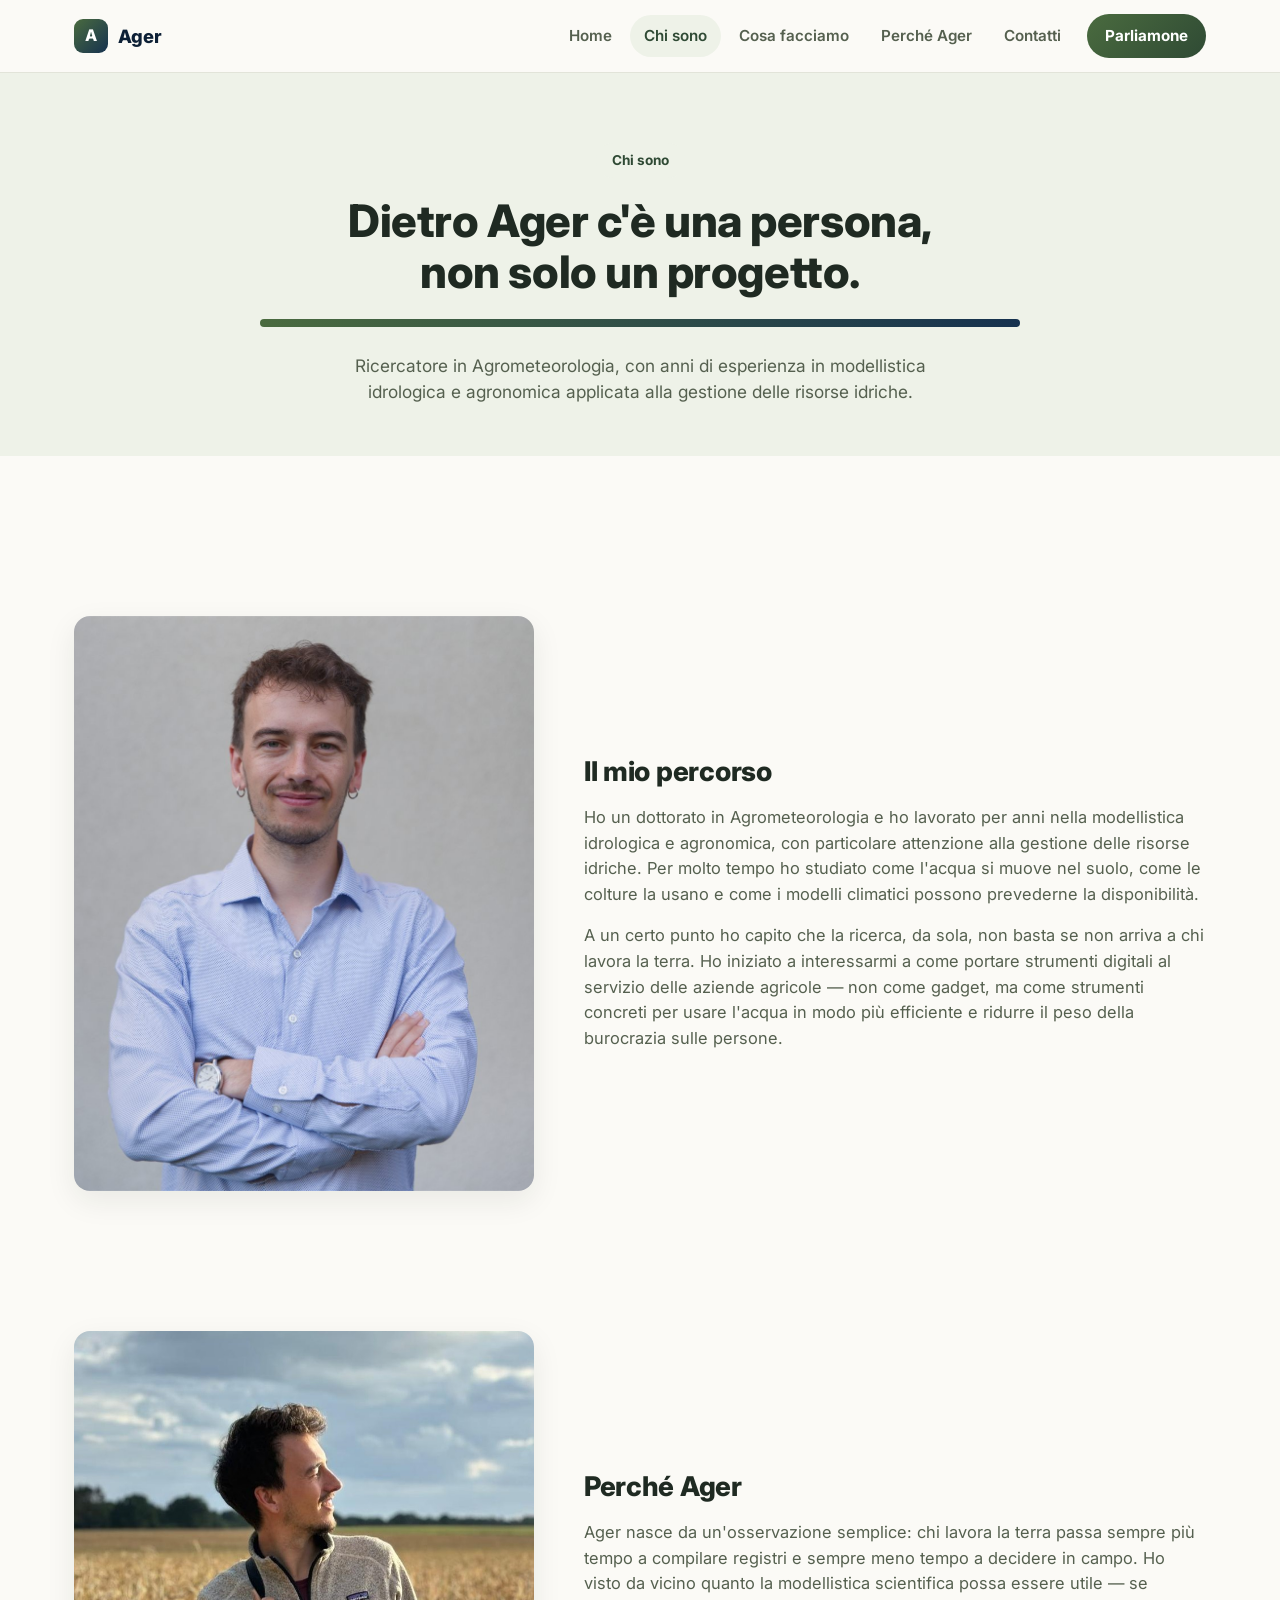
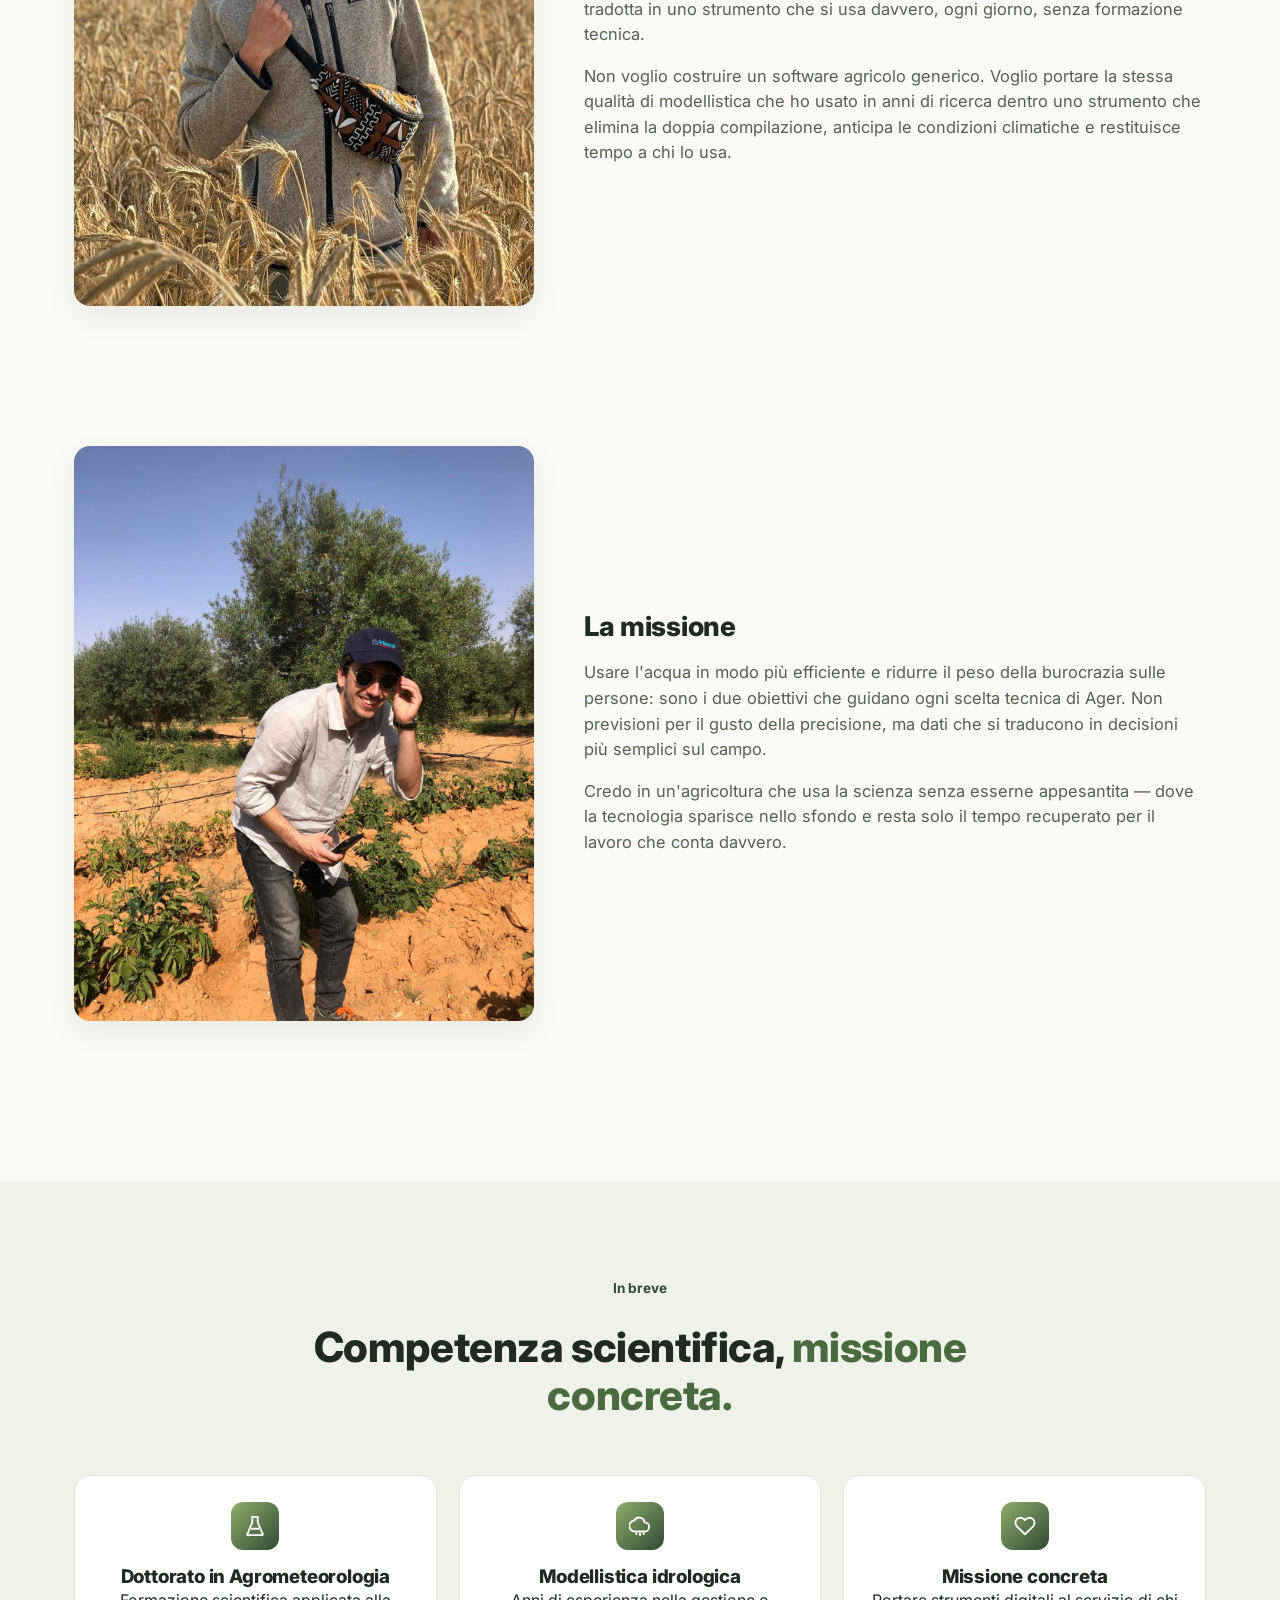
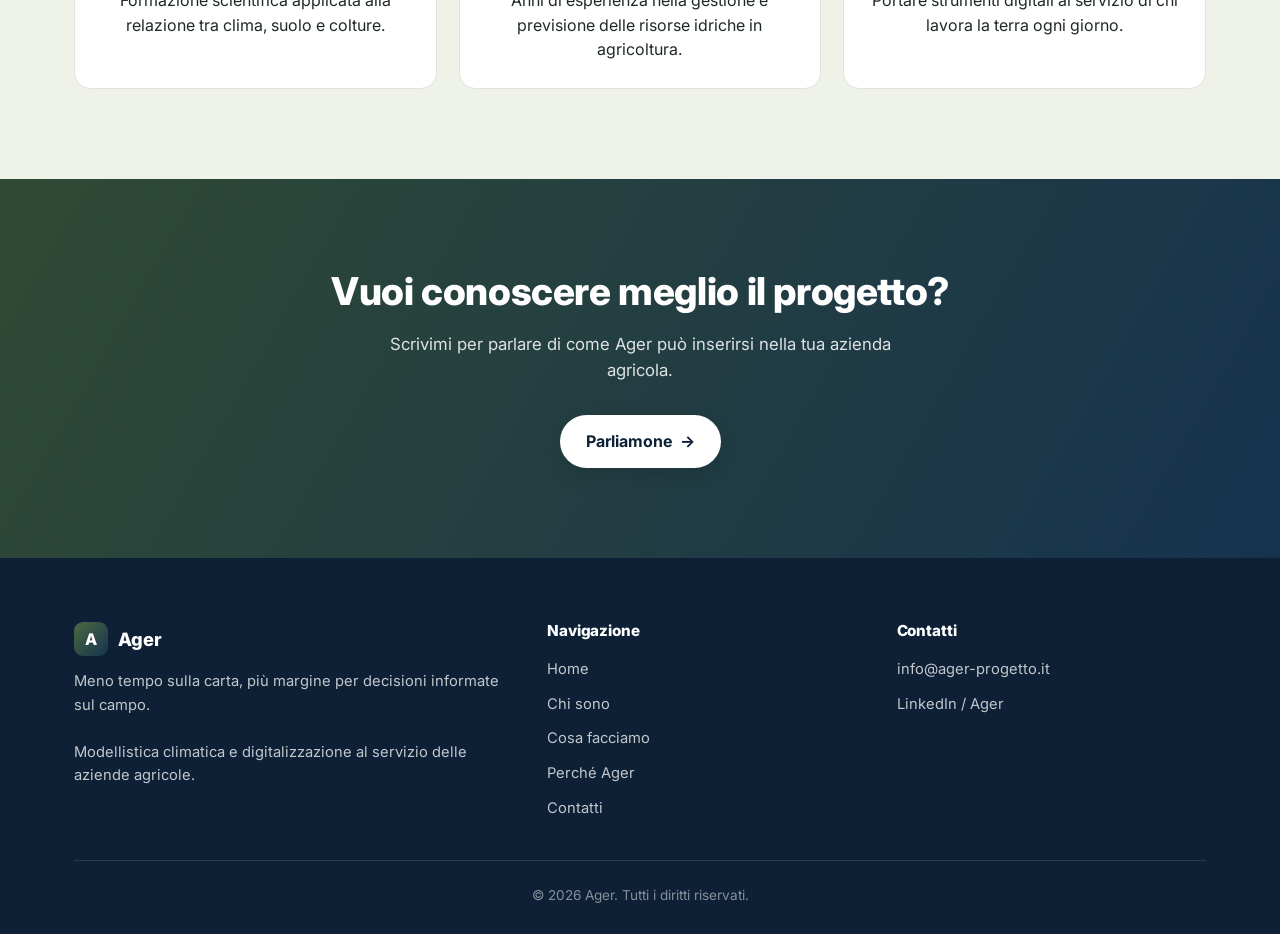
==== chi-sono.html @ 863be505 "Sito Ager: home, chi sono, cosa facciamo, perché Ager, contatti Sito statico a 5 pagine per il proge" ====
<!DOCTYPE html>
<html lang="it">
<head>
<meta charset="UTF-8">
<meta name="viewport" content="width=device-width, initial-scale=1.0">
<title>Chi sono — Ager</title>
<meta name="description" content="Ricercatore in Agrometeorologia, con anni di esperienza in modellistica idrologica e agronomica applicata alla gestione delle risorse idriche.">
<link rel="preconnect" href="https://fonts.googleapis.com">
<link href="https://fonts.googleapis.com/css2?family=Inter:wght@400;500;600;700;800&display=swap" rel="stylesheet">
<link rel="stylesheet" href="css/style.css">
</head>
<body>

<header class="site-header">
  <div class="nav-wrap">
    <a href="index.html" class="brand">
      <span class="brand-mark">A</span>
      Ager
    </a>
    <nav>
      <ul class="nav-links">
        <li><a href="index.html">Home</a></li>
        <li><a href="chi-sono.html" class="active">Chi sono</a></li>
        <li><a href="cosa-facciamo.html">Cosa facciamo</a></li>
        <li><a href="perche-ager.html">Perché Ager</a></li>
        <li><a href="contatti.html">Contatti</a></li>
        <li><a href="contatti.html" class="nav-cta">Parliamone</a></li>
      </ul>
    </nav>
    <button class="menu-toggle" aria-label="Apri menu">
      <span></span><span></span><span></span>
    </button>
  </div>
</header>

<main>

  <section class="about-hero">
    <div class="container">
      <span class="pill">Chi sono</span>
      <h1>Dietro Ager c'è una persona,<br>non solo un progetto.</h1>
      <div class="about-bar"></div>
      <p class="lead">Ricercatore in Agrometeorologia, con anni di esperienza in modellistica idrologica e agronomica applicata alla gestione delle risorse idriche.</p>
    </div>
  </section>

  <section>
    <div class="container">
      <div class="percorso-blocco">
        <img src="assets/img/andrea-ritratto.jpg" alt="Ritratto professionale del fondatore di Ager">
        <div>
          <h2>Il mio percorso</h2>
          <p>Ho un dottorato in Agrometeorologia e ho lavorato per anni nella modellistica idrologica e agronomica, con particolare attenzione alla gestione delle risorse idriche. Per molto tempo ho studiato come l'acqua si muove nel suolo, come le colture la usano e come i modelli climatici possono prevederne la disponibilità.</p>
          <p>A un certo punto ho capito che la ricerca, da sola, non basta se non arriva a chi lavora la terra. Ho iniziato a interessarmi a come portare strumenti digitali al servizio delle aziende agricole — non come gadget, ma come strumenti concreti per usare l'acqua in modo più efficiente e ridurre il peso della burocrazia sulle persone.</p>
        </div>
      </div>

      <div class="percorso-blocco inverti">
        <img src="assets/img/andrea-grano.jpeg" alt="Fondatore di Ager in un campo di grano">
        <div>
          <h2>Perché Ager</h2>
          <p>Ager nasce da un'osservazione semplice: chi lavora la terra passa sempre più tempo a compilare registri e sempre meno tempo a decidere in campo. Ho visto da vicino quanto la modellistica scientifica possa essere utile — se tradotta in uno strumento che si usa davvero, ogni giorno, senza formazione tecnica.</p>
          <p>Non voglio costruire un software agricolo generico. Voglio portare la stessa qualità di modellistica che ho usato in anni di ricerca dentro uno strumento che elimina la doppia compilazione, anticipa le condizioni climatiche e restituisce tempo a chi lo usa.</p>
        </div>
      </div>

      <div class="percorso-blocco">
        <img src="assets/img/andrea-campo.jpeg" alt="Fondatore di Ager in un campo agricolo durante un sopralluogo">
        <div>
          <h2>La missione</h2>
          <p>Usare l'acqua in modo più efficiente e ridurre il peso della burocrazia sulle persone: sono i due obiettivi che guidano ogni scelta tecnica di Ager. Non previsioni per il gusto della precisione, ma dati che si traducono in decisioni più semplici sul campo.</p>
          <p>Credo in un'agricoltura che usa la scienza senza esserne appesantita — dove la tecnologia sparisce nello sfondo e resta solo il tempo recuperato per il lavoro che conta davvero.</p>
        </div>
      </div>
    </div>
  </section>

  <section class="section-tenue">
    <div class="container">
      <div class="section-intro">
        <span class="pill">In breve</span>
        <h2>Competenza scientifica, <span class="accento">missione concreta.</span></h2>
      </div>
      <div class="valori-grid">
        <div class="card-piatta text-center">
          <span class="icon-badge" style="margin:0 auto 16px;">
            <svg viewBox="0 0 24 24" fill="none" stroke-width="2" stroke-linecap="round" stroke-linejoin="round"><path d="M9 2v6L4 20a1 1 0 0 0 1 2h14a1 1 0 0 0 1-2L15 8V2"/><path d="M9 2h6M8.5 15h7"/></svg>
          </span>
          <h3>Dottorato in Agrometeorologia</h3>
          <p>Formazione scientifica applicata alla relazione tra clima, suolo e colture.</p>
        </div>
        <div class="card-piatta text-center">
          <span class="icon-badge" style="margin:0 auto 16px;">
            <svg viewBox="0 0 24 24" fill="none" stroke-width="2" stroke-linecap="round" stroke-linejoin="round"><path d="M17 18a5 5 0 0 0 0-10 6 6 0 0 0-11.3-2A5.5 5.5 0 0 0 7 18h10Z"/><path d="M8 21v-1M12 22v-2M16 21v-1"/></svg>
          </span>
          <h3>Modellistica idrologica</h3>
          <p>Anni di esperienza nella gestione e previsione delle risorse idriche in agricoltura.</p>
        </div>
        <div class="card-piatta text-center">
          <span class="icon-badge" style="margin:0 auto 16px;">
            <svg viewBox="0 0 24 24" fill="none" stroke-width="2" stroke-linecap="round" stroke-linejoin="round"><path d="M20.8 4.6a5.5 5.5 0 0 0-7.8 0L12 5.6l-1-1a5.5 5.5 0 1 0-7.8 7.8l1 1L12 21l7.8-7.6 1-1a5.5 5.5 0 0 0 0-7.8Z"/></svg>
          </span>
          <h3>Missione concreta</h3>
          <p>Portare strumenti digitali al servizio di chi lavora la terra ogni giorno.</p>
        </div>
      </div>
    </div>
  </section>

  <section class="cta-final">
    <div class="container">
      <h2>Vuoi conoscere meglio il progetto?</h2>
      <p>Scrivimi per parlare di come Ager può inserirsi nella tua azienda agricola.</p>
      <a href="contatti.html" class="btn btn-primario">Parliamone <span aria-hidden="true">→</span></a>
    </div>
  </section>

</main>

<footer class="site-footer">
  <div class="container">
    <div class="footer-grid">
      <div>
        <a href="index.html" class="brand"><span class="brand-mark">A</span> Ager</a>
        <p>Meno tempo sulla carta, più margine per decisioni informate sul campo.<br><br>Modellistica climatica e digitalizzazione al servizio delle aziende agricole.</p>
      </div>
      <div>
        <h4>Navigazione</h4>
        <ul class="footer-links">
          <li><a href="index.html">Home</a></li>
          <li><a href="chi-sono.html">Chi sono</a></li>
          <li><a href="cosa-facciamo.html">Cosa facciamo</a></li>
          <li><a href="perche-ager.html">Perché Ager</a></li>
          <li><a href="contatti.html">Contatti</a></li>
        </ul>
      </div>
      <div>
        <h4>Contatti</h4>
        <ul class="footer-links">
          <li><a href="mailto:info@ager-progetto.it">info@ager-progetto.it</a></li>
          <li><a href="#">LinkedIn / Ager</a></li>
        </ul>
      </div>
    </div>
    <div class="footer-bottom">© 2026 Ager. Tutti i diritti riservati.</div>
  </div>
</footer>

<script src="js/main.js"></script>
</body>
</html>
---- css/style.css ----
/* ===========================================================
   Ager — foglio di stile condiviso
   Palette: verdi terrosi/oro grano (agricoltura) + blu profondo (acqua/clima)
   =========================================================== */

:root {
  --verde-scuro: #2f4a34;
  --verde: #4a6b3f;
  --verde-chiaro: #8fae6b;
  --verde-tenue: #eef2e8;
  --oro: #c9a24b;
  --blu-profondo: #16324f;
  --blu-notte: #0d2036;
  --carta: #fbfaf6;
  --bianco: #ffffff;
  --testo: #1f2a22;
  --testo-tenue: #55604f;
  --bordo: #e2e4d9;
  --ombra: 0 10px 30px rgba(22, 40, 20, 0.08);
  --raggio: 16px;
  --raggio-piccolo: 10px;
  --max-width: 1180px;
}

* {
  box-sizing: border-box;
}

html {
  scroll-behavior: smooth;
}

body {
  margin: 0;
  font-family: "Inter", "Segoe UI", system-ui, -apple-system, sans-serif;
  color: var(--testo);
  background: var(--carta);
  line-height: 1.55;
  -webkit-font-smoothing: antialiased;
}

img {
  max-width: 100%;
  display: block;
}

a {
  color: inherit;
  text-decoration: none;
}

.container {
  width: 100%;
  max-width: var(--max-width);
  margin: 0 auto;
  padding: 0 24px;
}

h1, h2, h3, h4 {
  line-height: 1.15;
  font-weight: 800;
  margin: 0;
  letter-spacing: -0.01em;
}

p {
  margin: 0;
}

.accento {
  color: var(--verde);
}

.accento-oro {
  color: var(--oro);
}

/* ---------- Header / Navigazione ---------- */

.site-header {
  position: sticky;
  top: 0;
  z-index: 100;
  background: rgba(251, 250, 246, 0.92);
  backdrop-filter: blur(8px);
  border-bottom: 1px solid var(--bordo);
}

.nav-wrap {
  display: flex;
  align-items: center;
  justify-content: space-between;
  padding: 14px 24px;
  max-width: var(--max-width);
  margin: 0 auto;
}

.brand {
  display: flex;
  align-items: center;
  gap: 10px;
  font-weight: 800;
  font-size: 1.15rem;
  color: var(--blu-notte);
}

.brand-mark {
  width: 34px;
  height: 34px;
  border-radius: 9px;
  background: linear-gradient(135deg, var(--verde) 0%, var(--blu-profondo) 100%);
  color: #fff;
  display: flex;
  align-items: center;
  justify-content: center;
  font-weight: 800;
  font-size: 1rem;
}

.nav-links {
  display: flex;
  align-items: center;
  gap: 4px;
  list-style: none;
  margin: 0;
  padding: 0;
}

.nav-links a {
  display: inline-block;
  padding: 9px 14px;
  border-radius: 999px;
  font-size: 0.95rem;
  font-weight: 600;
  color: var(--testo-tenue);
  transition: background 0.15s ease, color 0.15s ease;
}

.nav-links a:hover {
  background: var(--verde-tenue);
  color: var(--verde-scuro);
}

.nav-links a.active {
  background: var(--verde-tenue);
  color: var(--verde-scuro);
}

.nav-cta {
  margin-left: 8px;
  padding: 10px 18px !important;
  background: linear-gradient(135deg, var(--verde) 0%, var(--verde-scuro) 100%);
  color: #fff !important;
  border-radius: 999px;
  font-weight: 700 !important;
}

.nav-cta:hover {
  background: var(--verde-scuro) !important;
  opacity: 0.95;
}

.menu-toggle {
  display: none;
  background: none;
  border: none;
  cursor: pointer;
  padding: 8px;
}

.menu-toggle span {
  display: block;
  width: 24px;
  height: 2px;
  background: var(--blu-notte);
  margin: 5px 0;
  border-radius: 2px;
}

/* ---------- Bottoni ---------- */

.btn {
  display: inline-flex;
  align-items: center;
  gap: 8px;
  padding: 14px 26px;
  border-radius: 999px;
  font-weight: 700;
  font-size: 1rem;
  cursor: pointer;
  border: none;
  transition: transform 0.15s ease, box-shadow 0.15s ease, background 0.15s ease;
}

.btn-primario {
  background: #ffffff;
  color: var(--blu-notte);
  box-shadow: 0 6px 20px rgba(0,0,0,0.12);
}

.btn-primario:hover {
  transform: translateY(-2px);
  box-shadow: 0 10px 26px rgba(0,0,0,0.16);
}

.btn-scuro {
  background: linear-gradient(135deg, var(--verde) 0%, var(--verde-scuro) 100%);
  color: #fff;
}

.btn-scuro:hover {
  transform: translateY(-2px);
  box-shadow: 0 10px 24px rgba(47, 74, 52, 0.35);
}

/* ---------- Hero Home (video) ---------- */

.hero-video {
  position: relative;
  min-height: 92vh;
  display: flex;
  align-items: center;
  overflow: hidden;
  background: var(--blu-notte);
}

.hero-video video,
.hero-video .hero-fallback {
  position: absolute;
  inset: 0;
  width: 100%;
  height: 100%;
  object-fit: cover;
}

.hero-overlay {
  position: absolute;
  inset: 0;
  background:
    linear-gradient(180deg, rgba(10,22,15,0.55) 0%, rgba(10,22,15,0.35) 35%, rgba(10,22,15,0.75) 100%),
    linear-gradient(100deg, rgba(13,32,54,0.55) 0%, rgba(13,32,54,0.05) 55%);
}

.hero-grid-overlay {
  position: absolute;
  inset: 0;
  opacity: 0.18;
  background-image:
    linear-gradient(rgba(143, 199, 235, 0.6) 1px, transparent 1px),
    linear-gradient(90deg, rgba(143, 199, 235, 0.6) 1px, transparent 1px);
  background-size: 48px 48px;
  mix-blend-mode: screen;
}

.hero-content {
  position: relative;
  z-index: 2;
  color: #fff;
  padding: 60px 24px;
  max-width: var(--max-width);
  margin: 0 auto;
  width: 100%;
}

.eyebrow {
  display: inline-flex;
  align-items: center;
  gap: 8px;
  padding: 8px 16px;
  border-radius: 999px;
  background: rgba(255,255,255,0.12);
  border: 1px solid rgba(255,255,255,0.25);
  font-size: 0.85rem;
  font-weight: 700;
  margin-bottom: 22px;
  backdrop-filter: blur(4px);
}

.eyebrow .dot {
  width: 7px;
  height: 7px;
  border-radius: 50%;
  background: var(--verde-chiaro);
}

.hero-content h1 {
  font-size: clamp(2.3rem, 5.2vw, 3.6rem);
  max-width: 780px;
  margin-bottom: 22px;
}

.hero-content .sottotitolo {
  font-size: 1.15rem;
  max-width: 620px;
  color: rgba(255,255,255,0.9);
  margin-bottom: 34px;
}

.hero-actions {
  display: flex;
  gap: 16px;
  flex-wrap: wrap;
  margin-bottom: 44px;
}

.hero-points {
  display: grid;
  grid-template-columns: repeat(3, minmax(0, 1fr));
  gap: 14px;
  max-width: 900px;
}

.hero-point {
  display: flex;
  align-items: center;
  gap: 12px;
  background: rgba(20, 35, 25, 0.45);
  border: 1px solid rgba(255,255,255,0.18);
  border-radius: var(--raggio-piccolo);
  padding: 14px 16px;
  backdrop-filter: blur(6px);
}

.hero-point .icon-badge {
  flex-shrink: 0;
  width: 38px;
  height: 38px;
}

.hero-point span.testo {
  font-size: 0.92rem;
  font-weight: 600;
  line-height: 1.3;
}

/* ---------- Icone badge (verde con gradiente) ---------- */

.icon-badge {
  width: 48px;
  height: 48px;
  border-radius: 12px;
  background: linear-gradient(135deg, var(--verde-chiaro) 0%, var(--verde-scuro) 100%);
  display: flex;
  align-items: center;
  justify-content: center;
  color: #fff;
}

.icon-badge svg {
  width: 22px;
  height: 22px;
  stroke: #fff;
}

/* ---------- Sezioni generali ---------- */

section {
  padding: 90px 0;
}

.section-tenue {
  background: var(--verde-tenue);
}

.section-scuro {
  background: linear-gradient(120deg, var(--verde-scuro) 0%, var(--blu-profondo) 100%);
  color: #fff;
}

.section-intro {
  text-align: center;
  max-width: 720px;
  margin: 0 auto 56px;
}

.pill {
  display: inline-block;
  padding: 7px 16px;
  border-radius: 999px;
  background: var(--verde-tenue);
  color: var(--verde-scuro);
  font-weight: 700;
  font-size: 0.85rem;
  margin-bottom: 18px;
}

.section-scuro .pill {
  background: rgba(255,255,255,0.14);
  color: #fff;
}

.section-intro h2 {
  font-size: clamp(1.9rem, 3.6vw, 2.6rem);
  margin-bottom: 16px;
}

.section-intro .lead {
  color: var(--testo-tenue);
  font-size: 1.08rem;
}

.section-scuro .section-intro .lead {
  color: rgba(255,255,255,0.85);
}

/* ---------- Card a griglia (Home / What We Do) ---------- */

.grid-3 {
  display: grid;
  grid-template-columns: repeat(3, minmax(0, 1fr));
  gap: 24px;
}

.grid-2 {
  display: grid;
  grid-template-columns: repeat(2, minmax(0, 1fr));
  gap: 24px;
}

.card {
  background: #fff;
  border: 1px solid var(--bordo);
  border-radius: var(--raggio);
  padding: 30px 26px;
  box-shadow: var(--ombra);
}

.card h3 {
  font-size: 1.2rem;
  margin: 18px 0 10px;
}

.card p {
  color: var(--testo-tenue);
  font-size: 0.98rem;
}

.card-piatta {
  background: #fff;
  border: 1px solid var(--bordo);
  border-radius: var(--raggio);
  padding: 26px;
}

/* ---------- Statistiche numeriche ---------- */

.grid-stats {
  display: grid;
  grid-template-columns: repeat(3, minmax(0, 1fr));
  gap: 20px;
  margin: 50px 0;
}

.stat-card {
  background: var(--verde-tenue);
  border-radius: var(--raggio);
  padding: 34px 24px;
  text-align: center;
}

.stat-numero {
  font-size: clamp(2rem, 4vw, 2.6rem);
  font-weight: 800;
  color: var(--verde-scuro);
  margin-bottom: 8px;
}

.stat-label {
  color: var(--testo-tenue);
  font-size: 0.95rem;
}

/* ---------- Blocchi testo + immagine alternati ---------- */

.blocco-alternato {
  display: grid;
  grid-template-columns: 1fr 1fr;
  gap: 56px;
  align-items: center;
  padding: 56px 0;
  border-bottom: 1px solid var(--bordo);
}

.blocco-alternato:last-child {
  border-bottom: none;
}

.blocco-alternato.inverti .col-testo {
  order: 2;
}

.blocco-alternato.inverti .col-media {
  order: 1;
}

.col-testo .numero-step {
  display: inline-flex;
  align-items: center;
  justify-content: center;
  width: 44px;
  height: 44px;
  border-radius: 12px;
  background: var(--verde-scuro);
  color: #fff;
  font-weight: 800;
  margin-bottom: 18px;
}

.col-testo h3 {
  font-size: 1.55rem;
  margin-bottom: 14px;
}

.col-testo p {
  color: var(--testo-tenue);
  font-size: 1.02rem;
}

.col-media img {
  width: 100%;
  height: 340px;
  object-fit: cover;
  border-radius: var(--raggio);
  box-shadow: var(--ombra);
}

.col-media.placeholder {
  height: 340px;
  border-radius: var(--raggio);
  background: var(--verde-tenue);
  border: 1px dashed #b9c9a8;
  display: flex;
  align-items: center;
  justify-content: center;
}

.col-media.placeholder svg {
  width: 64px;
  height: 64px;
  stroke: #9db089;
  opacity: 0.8;
}

/* ---------- CTA finale ---------- */

.cta-final {
  padding: 90px 0;
  text-align: center;
  background: linear-gradient(120deg, var(--verde-scuro) 0%, var(--blu-profondo) 100%);
  color: #fff;
}

.cta-final h2 {
  font-size: clamp(1.8rem, 4vw, 2.4rem);
  max-width: 760px;
  margin: 0 auto 18px;
}

.cta-final p {
  color: rgba(255,255,255,0.85);
  max-width: 560px;
  margin: 0 auto 32px;
  font-size: 1.05rem;
}

/* ---------- About (Chi sono) ---------- */

.about-hero {
  background: var(--verde-tenue);
  padding: 70px 0 50px;
  text-align: center;
}

.about-hero h1 {
  font-size: clamp(2rem, 4.4vw, 2.8rem);
  max-width: 780px;
  margin: 0 auto 20px;
}

.about-bar {
  height: 8px;
  width: 100%;
  max-width: 760px;
  margin: 0 auto 26px;
  border-radius: 999px;
  background: linear-gradient(90deg, var(--verde) 0%, var(--blu-profondo) 100%);
}

.about-hero .lead {
  max-width: 640px;
  margin: 0 auto;
  color: var(--testo-tenue);
  font-size: 1.08rem;
}

.percorso-blocco {
  display: grid;
  grid-template-columns: 0.85fr 1.15fr;
  gap: 50px;
  align-items: center;
  padding: 70px 0;
}

.percorso-blocco img {
  width: 100%;
  border-radius: var(--raggio);
  box-shadow: var(--ombra);
  aspect-ratio: 4 / 5;
  object-fit: cover;
}

.percorso-blocco h2 {
  font-size: 1.7rem;
  margin-bottom: 18px;
}

.percorso-blocco p + p {
  margin-top: 16px;
}

.percorso-blocco p {
  color: var(--testo-tenue);
  font-size: 1.03rem;
}

.valori-grid {
  display: grid;
  grid-template-columns: repeat(3, minmax(0, 1fr));
  gap: 22px;
}

/* ---------- Contatti ---------- */

.contatti-hero {
  background: var(--verde-tenue);
  padding: 70px 0 50px;
  text-align: center;
}

.contatti-hero h1 {
  font-size: clamp(1.9rem, 4vw, 2.5rem);
  max-width: 800px;
  margin: 0 auto 16px;
}

.contatti-hero .lead {
  color: var(--testo-tenue);
  font-size: 1.05rem;
}

.contatti-cards {
  display: grid;
  grid-template-columns: repeat(2, minmax(0, 1fr));
  gap: 20px;
  max-width: 700px;
  margin: -30px auto 0;
  position: relative;
  z-index: 2;
}

.contatto-card {
  background: #fff;
  border-radius: var(--raggio);
  box-shadow: var(--ombra);
  border: 1px solid var(--bordo);
  padding: 28px 20px;
  text-align: center;
}

.contatto-card .icon-badge {
  margin: 0 auto 14px;
}

.contatto-card strong {
  display: block;
  margin-bottom: 6px;
  font-size: 1.02rem;
}

.contatto-card a,
.contatto-card span {
  color: var(--verde);
  font-size: 0.95rem;
  word-break: break-word;
}

.form-sezione {
  display: grid;
  grid-template-columns: 0.9fr 1.1fr;
  gap: 56px;
  padding: 80px 0;
  align-items: flex-start;
}

.form-sezione h2 {
  font-size: 1.7rem;
  margin-bottom: 16px;
}

.form-sezione > .col-testo p {
  color: var(--testo-tenue);
  font-size: 1.02rem;
  margin-bottom: 26px;
}

.vantaggio {
  display: flex;
  gap: 12px;
  margin-bottom: 18px;
}

.vantaggio .puntino {
  width: 10px;
  height: 10px;
  border-radius: 50%;
  background: var(--verde);
  margin-top: 7px;
  flex-shrink: 0;
}

.vantaggio strong {
  display: block;
  font-size: 1rem;
  margin-bottom: 3px;
}

.vantaggio p {
  color: var(--testo-tenue);
  font-size: 0.95rem;
}

form.contatto-form {
  background: #fff;
  border: 1px solid var(--bordo);
  border-radius: var(--raggio);
  padding: 32px;
  box-shadow: var(--ombra);
}

.campo {
  margin-bottom: 20px;
}

.campo label {
  display: block;
  font-weight: 700;
  font-size: 0.92rem;
  margin-bottom: 8px;
}

.campo label .obbligatorio {
  color: var(--oro);
}

.campo input,
.campo textarea {
  width: 100%;
  padding: 13px 14px;
  border-radius: 10px;
  border: 1px solid var(--bordo);
  font-family: inherit;
  font-size: 0.98rem;
  background: var(--carta);
  transition: border-color 0.15s ease, box-shadow 0.15s ease;
}

.campo input:focus,
.campo textarea:focus {
  outline: none;
  border-color: var(--verde);
  box-shadow: 0 0 0 3px rgba(74, 107, 63, 0.15);
}

.campo textarea {
  resize: vertical;
  min-height: 130px;
}

.form-msg {
  margin-top: 16px;
  padding: 14px 16px;
  border-radius: 10px;
  background: var(--verde-tenue);
  color: var(--verde-scuro);
  font-size: 0.95rem;
  font-weight: 600;
  display: none;
}

.form-msg.mostra {
  display: block;
}

button.btn-invia {
  width: 100%;
  justify-content: center;
}

/* ---------- Footer ---------- */

.site-footer {
  background: var(--blu-notte);
  color: rgba(255,255,255,0.75);
  padding: 64px 0 28px;
}

.footer-grid {
  display: grid;
  grid-template-columns: 1.4fr 1fr 1fr;
  gap: 40px;
  padding-bottom: 40px;
  border-bottom: 1px solid rgba(255,255,255,0.12);
}

.footer-grid .brand {
  color: #fff;
  margin-bottom: 14px;
}

.footer-grid p {
  font-size: 0.92rem;
  line-height: 1.6;
}

.footer-grid h4 {
  color: #fff;
  font-size: 0.95rem;
  margin-bottom: 16px;
}

.footer-links {
  list-style: none;
  padding: 0;
  margin: 0;
  display: flex;
  flex-direction: column;
  gap: 10px;
}

.footer-links a {
  font-size: 0.92rem;
  color: rgba(255,255,255,0.75);
  transition: color 0.15s ease;
}

.footer-links a:hover {
  color: var(--verde-chiaro);
}

.footer-bottom {
  padding-top: 24px;
  text-align: center;
  font-size: 0.85rem;
  color: rgba(255,255,255,0.5);
}

/* ---------- Utility ---------- */

.mt-0 { margin-top: 0; }
.text-center { text-align: center; }

/* ---------- Responsive ---------- */

@media (max-width: 960px) {
  .grid-3, .grid-2, .grid-stats, .valori-grid, .contatti-cards {
    grid-template-columns: 1fr;
  }

  .blocco-alternato,
  .percorso-blocco,
  .form-sezione {
    grid-template-columns: 1fr;
    gap: 30px;
  }

  .blocco-alternato.inverti .col-testo,
  .blocco-alternato .col-testo {
    order: 2;
  }

  .blocco-alternato.inverti .col-media,
  .blocco-alternato .col-media {
    order: 1;
  }

  .hero-points {
    grid-template-columns: 1fr;
  }
}

@media (max-width: 800px) {
  .nav-links {
    position: fixed;
    top: 64px;
    left: 0;
    right: 0;
    background: var(--carta);
    flex-direction: column;
    align-items: stretch;
    padding: 12px 20px 20px;
    gap: 6px;
    border-bottom: 1px solid var(--bordo);
    box-shadow: var(--ombra);
    transform: translateY(-130%);
    opacity: 0;
    pointer-events: none;
    transition: transform 0.2s ease, opacity 0.2s ease;
  }

  .nav-links.aperto {
    transform: translateY(0);
    opacity: 1;
    pointer-events: auto;
  }

  .nav-links a {
    width: 100%;
    text-align: left;
  }

  .nav-cta {
    margin-left: 0;
    text-align: center;
  }

  .menu-toggle {
    display: block;
  }

  section {
    padding: 60px 0;
  }

  .hero-video {
    min-height: 100vh;
  }
}

@media (max-width: 600px) {
  .hero-content .sottotitolo {
    font-size: 1.02rem;
  }
}
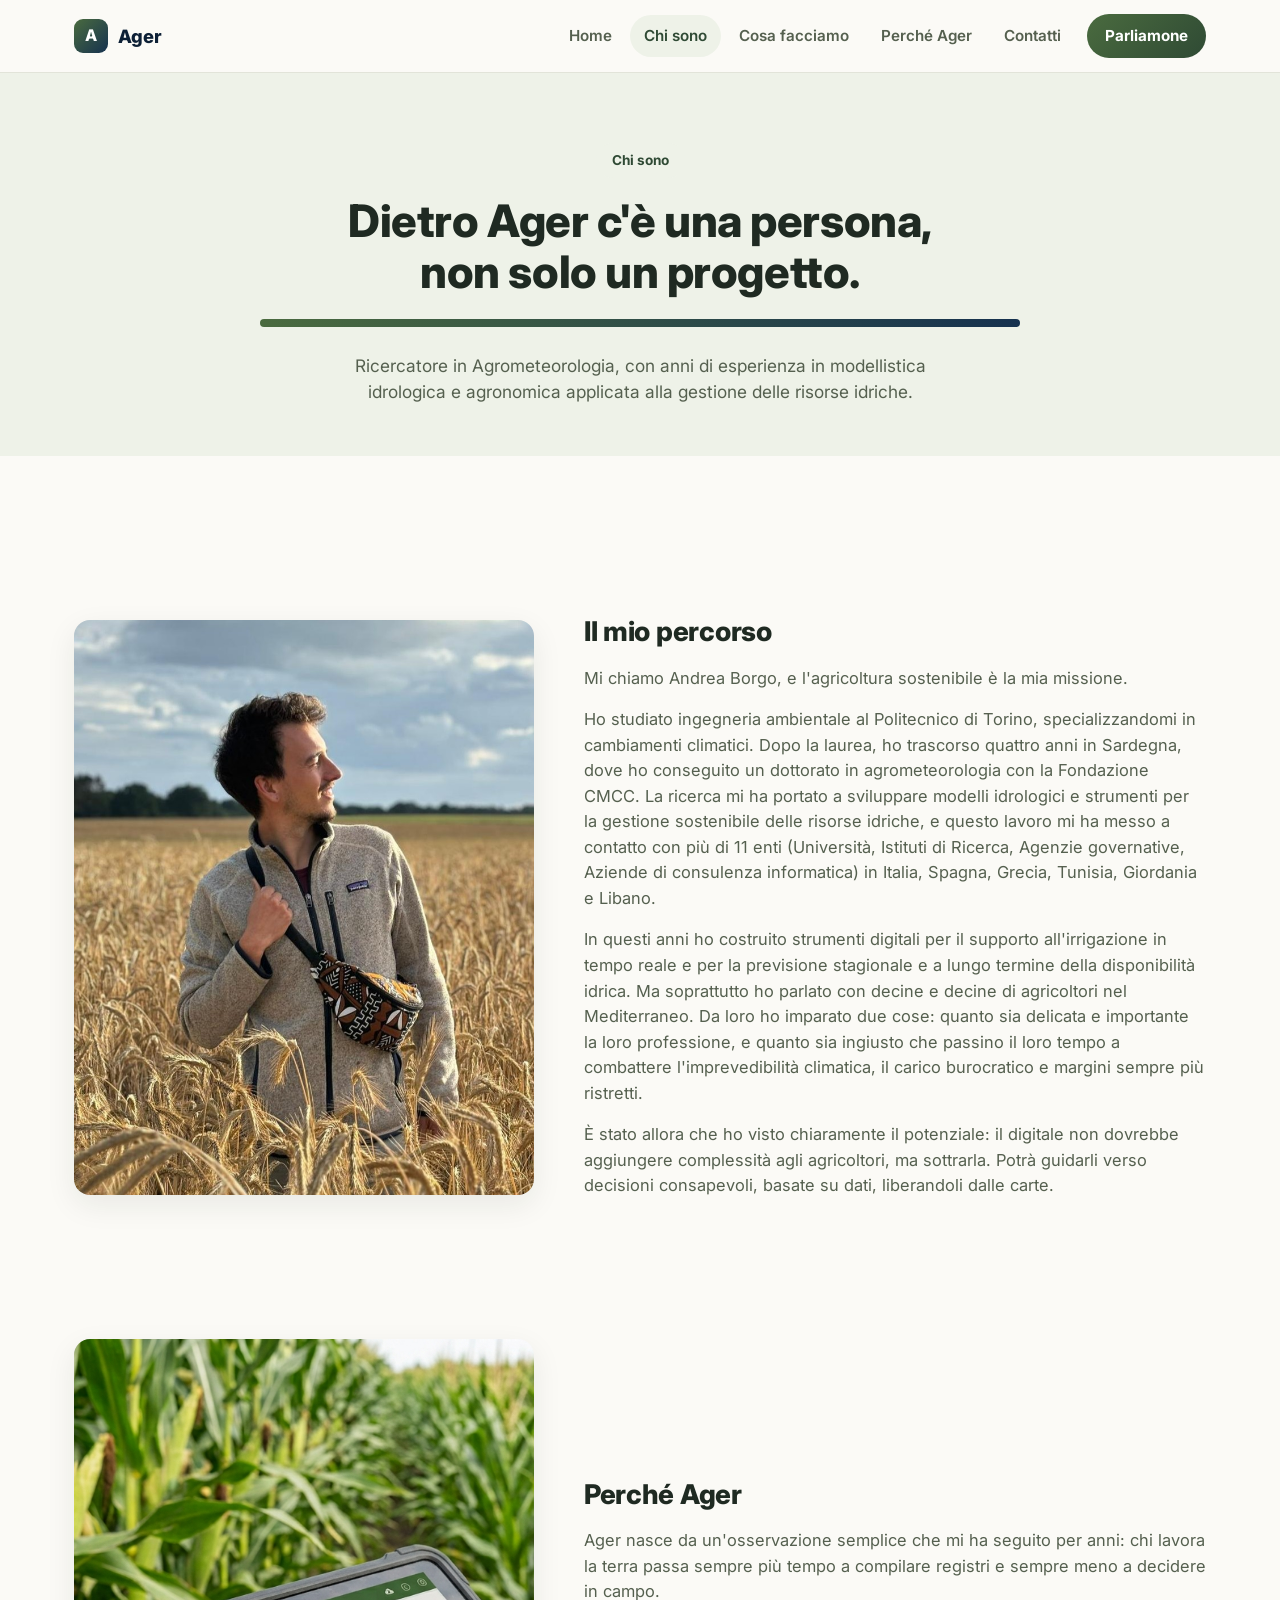
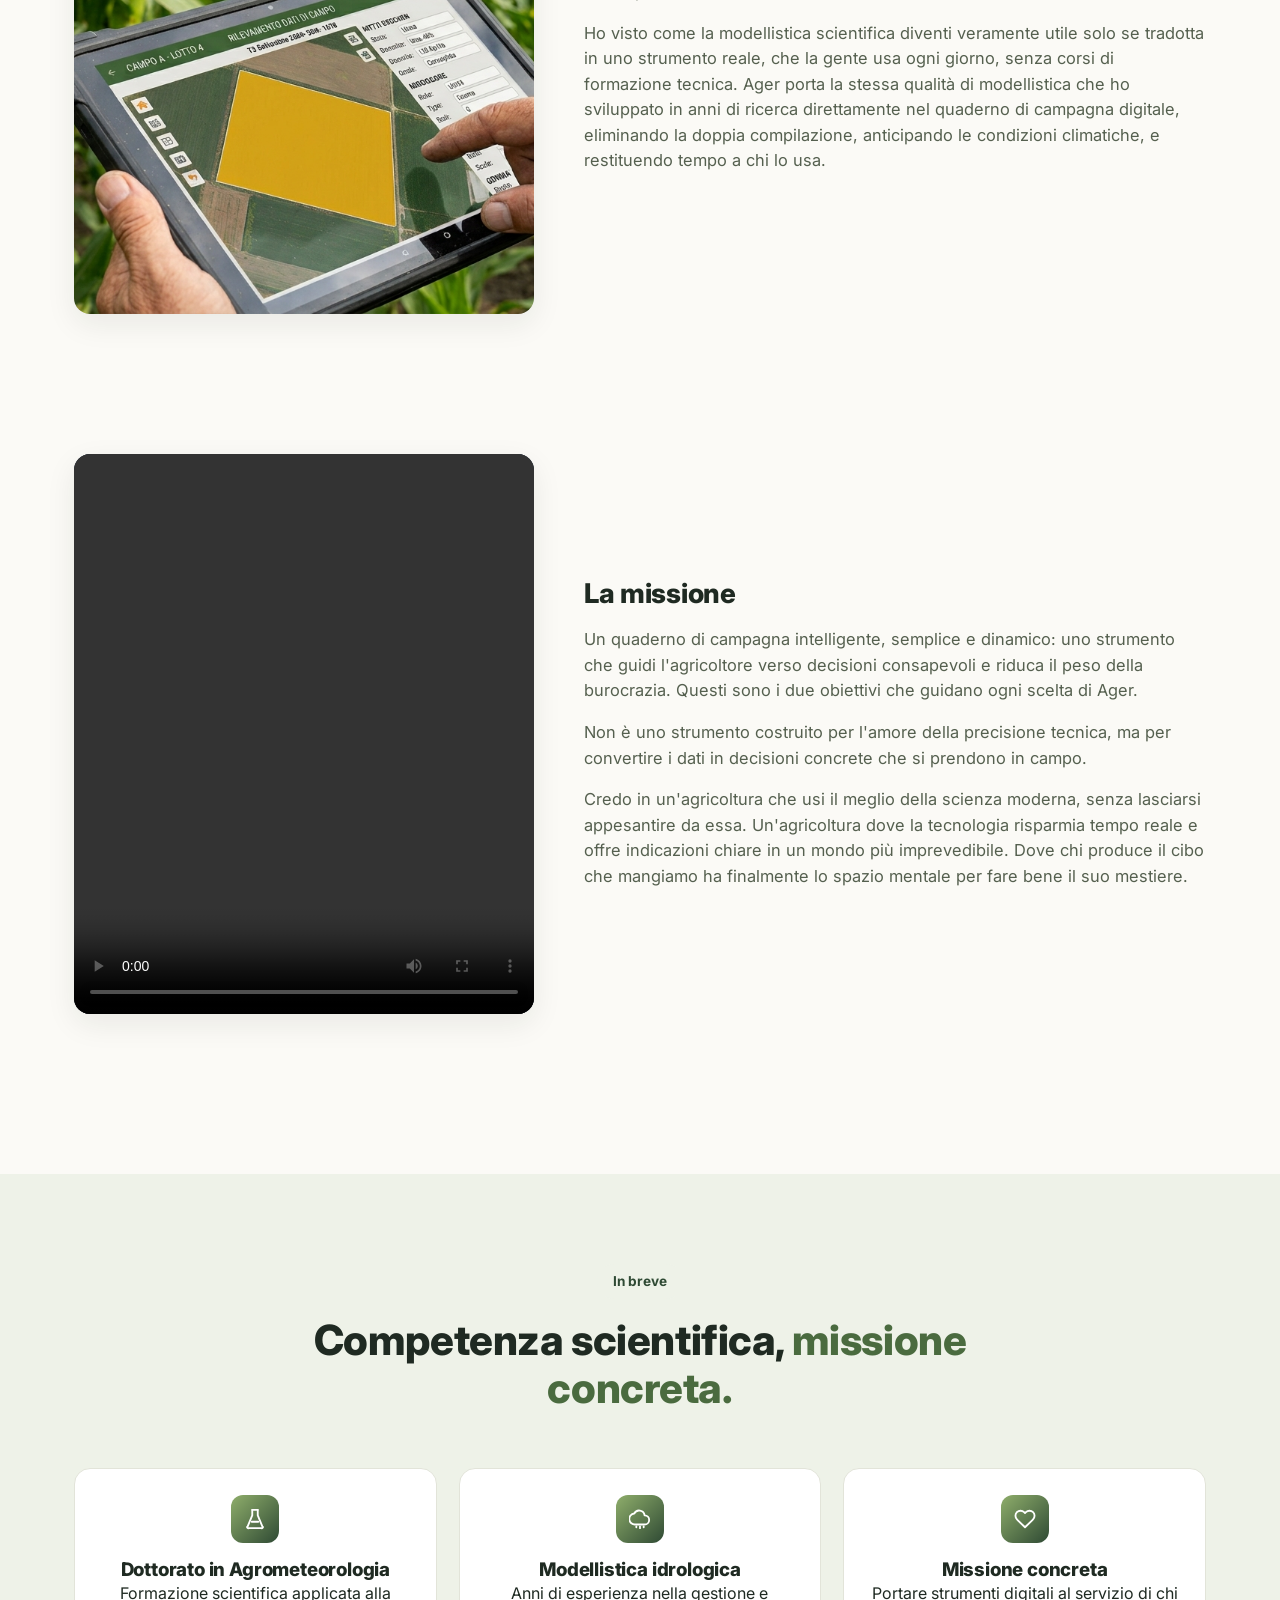
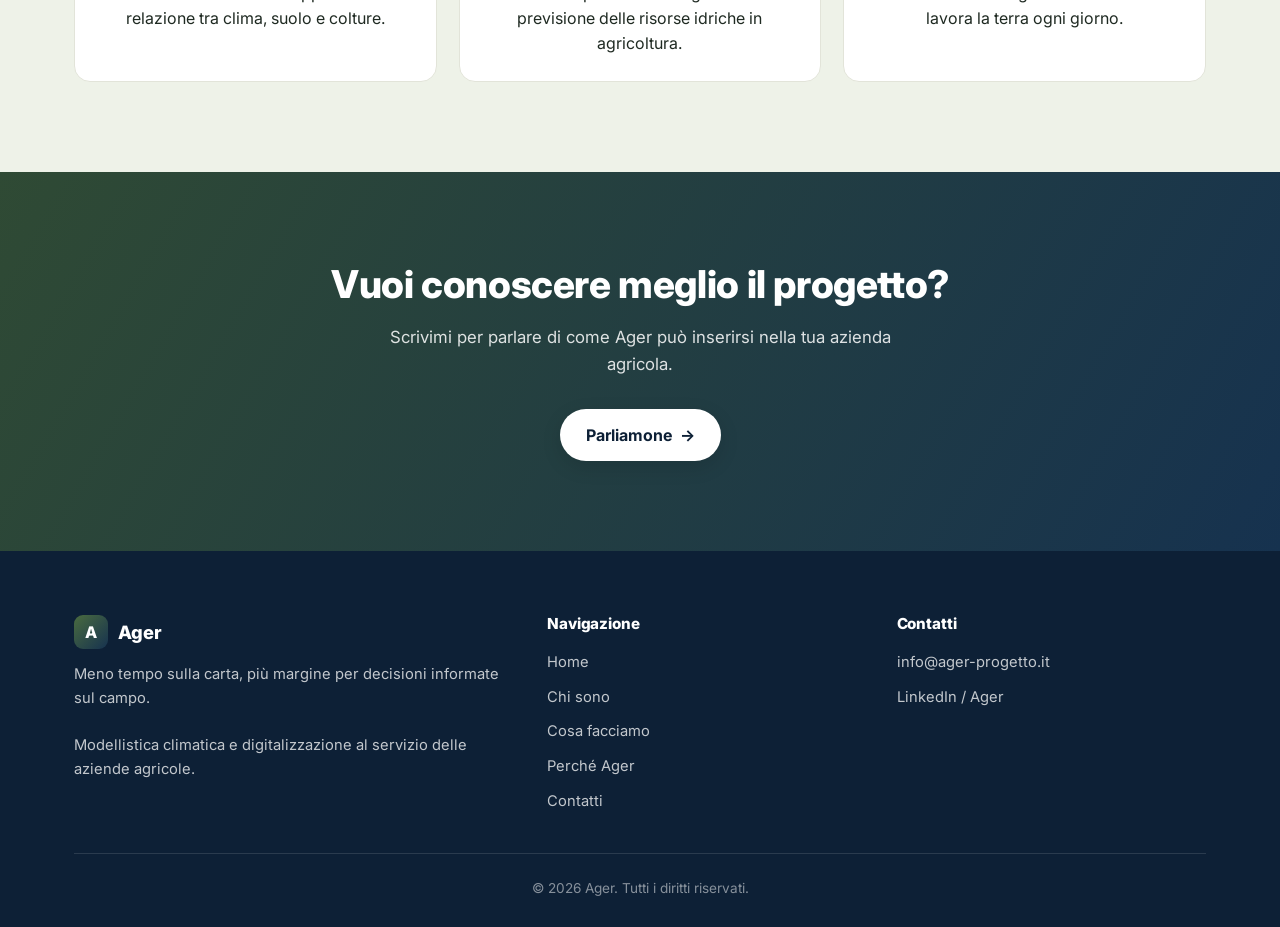
==== commit dfe2aaf7: "Aggiorna testi bio/normativa da documento e nuovi media - Sostituisce i testi di "Chi sono" e "Perch" ====
--- a/chi-sono.html
+++ b/chi-sono.html
@@ -47,29 +47,32 @@
   <section>
     <div class="container">
       <div class="percorso-blocco">
-        <img src="assets/img/andrea-ritratto.jpg" alt="Ritratto professionale del fondatore di Ager">
+        <img src="assets/img/andrea-grano.jpeg" alt="Andrea Borgo, fondatore di Ager, in un campo di grano">
         <div>
           <h2>Il mio percorso</h2>
-          <p>Ho un dottorato in Agrometeorologia e ho lavorato per anni nella modellistica idrologica e agronomica, con particolare attenzione alla gestione delle risorse idriche. Per molto tempo ho studiato come l'acqua si muove nel suolo, come le colture la usano e come i modelli climatici possono prevederne la disponibilità.</p>
-          <p>A un certo punto ho capito che la ricerca, da sola, non basta se non arriva a chi lavora la terra. Ho iniziato a interessarmi a come portare strumenti digitali al servizio delle aziende agricole — non come gadget, ma come strumenti concreti per usare l'acqua in modo più efficiente e ridurre il peso della burocrazia sulle persone.</p>
+          <p>Mi chiamo Andrea Borgo, e l'agricoltura sostenibile è la mia missione.</p>
+          <p>Ho studiato ingegneria ambientale al Politecnico di Torino, specializzandomi in cambiamenti climatici. Dopo la laurea, ho trascorso quattro anni in Sardegna, dove ho conseguito un dottorato in agrometeorologia con la Fondazione CMCC. La ricerca mi ha portato a sviluppare modelli idrologici e strumenti per la gestione sostenibile delle risorse idriche, e questo lavoro mi ha messo a contatto con più di 11 enti (Università, Istituti di Ricerca, Agenzie governative, Aziende di consulenza informatica) in Italia, Spagna, Grecia, Tunisia, Giordania e Libano.</p>
+          <p>In questi anni ho costruito strumenti digitali per il supporto all'irrigazione in tempo reale e per la previsione stagionale e a lungo termine della disponibilità idrica. Ma soprattutto ho parlato con decine e decine di agricoltori nel Mediterraneo. Da loro ho imparato due cose: quanto sia delicata e importante la loro professione, e quanto sia ingiusto che passino il loro tempo a combattere l'imprevedibilità climatica, il carico burocratico e margini sempre più ristretti.</p>
+          <p>È stato allora che ho visto chiaramente il potenziale: il digitale non dovrebbe aggiungere complessità agli agricoltori, ma sottrarla. Potrà guidarli verso decisioni consapevoli, basate su dati, liberandoli dalle carte.</p>
         </div>
       </div>
 
       <div class="percorso-blocco inverti">
-        <img src="assets/img/andrea-grano.jpeg" alt="Fondatore di Ager in un campo di grano">
+        <img src="assets/img/tablet-mais.jpg" alt="Rilevamento dati di campo da tablet in un campo di mais">
         <div>
           <h2>Perché Ager</h2>
-          <p>Ager nasce da un'osservazione semplice: chi lavora la terra passa sempre più tempo a compilare registri e sempre meno tempo a decidere in campo. Ho visto da vicino quanto la modellistica scientifica possa essere utile — se tradotta in uno strumento che si usa davvero, ogni giorno, senza formazione tecnica.</p>
-          <p>Non voglio costruire un software agricolo generico. Voglio portare la stessa qualità di modellistica che ho usato in anni di ricerca dentro uno strumento che elimina la doppia compilazione, anticipa le condizioni climatiche e restituisce tempo a chi lo usa.</p>
+          <p>Ager nasce da un'osservazione semplice che mi ha seguito per anni: chi lavora la terra passa sempre più tempo a compilare registri e sempre meno a decidere in campo.</p>
+          <p>Ho visto come la modellistica scientifica diventi veramente utile solo se tradotta in uno strumento reale, che la gente usa ogni giorno, senza corsi di formazione tecnica. Ager porta la stessa qualità di modellistica che ho sviluppato in anni di ricerca direttamente nel quaderno di campagna digitale, eliminando la doppia compilazione, anticipando le condizioni climatiche, e restituendo tempo a chi lo usa.</p>
         </div>
       </div>
 
       <div class="percorso-blocco">
-        <img src="assets/img/andrea-campo.jpeg" alt="Fondatore di Ager in un campo agricolo durante un sopralluogo">
+        <video controls playsinline preload="metadata" src="assets/video/IMG_8698.MP4"></video>
         <div>
           <h2>La missione</h2>
-          <p>Usare l'acqua in modo più efficiente e ridurre il peso della burocrazia sulle persone: sono i due obiettivi che guidano ogni scelta tecnica di Ager. Non previsioni per il gusto della precisione, ma dati che si traducono in decisioni più semplici sul campo.</p>
-          <p>Credo in un'agricoltura che usa la scienza senza esserne appesantita — dove la tecnologia sparisce nello sfondo e resta solo il tempo recuperato per il lavoro che conta davvero.</p>
+          <p>Un quaderno di campagna intelligente, semplice e dinamico: uno strumento che guidi l'agricoltore verso decisioni consapevoli e riduca il peso della burocrazia. Questi sono i due obiettivi che guidano ogni scelta di Ager.</p>
+          <p>Non è uno strumento costruito per l'amore della precisione tecnica, ma per convertire i dati in decisioni concrete che si prendono in campo.</p>
+          <p>Credo in un'agricoltura che usi il meglio della scienza moderna, senza lasciarsi appesantire da essa. Un'agricoltura dove la tecnologia risparmia tempo reale e offre indicazioni chiare in un mondo più imprevedibile. Dove chi produce il cibo che mangiamo ha finalmente lo spazio mentale per fare bene il suo mestiere.</p>
         </div>
       </div>
     </div>
--- a/css/style.css
+++ b/css/style.css
@@ -252,6 +252,17 @@
   mix-blend-mode: screen;
 }
 
+.hero-fade {
+  position: absolute;
+  left: 0;
+  right: 0;
+  bottom: -1px;
+  height: 260px;
+  background: linear-gradient(to bottom, rgba(238, 242, 232, 0) 0%, var(--verde-tenue) 100%);
+  z-index: 3;
+  pointer-events: none;
+}
+
 .hero-content {
   position: relative;
   z-index: 2;
@@ -541,6 +552,15 @@
   opacity: 0.8;
 }
 
+.col-media img {
+  width: 100%;
+  height: 420px;
+  object-fit: cover;
+  border-radius: var(--raggio);
+  box-shadow: var(--ombra);
+  display: block;
+}
+
 /* ---------- CTA finale ---------- */
 
 .cta-final {
@@ -601,12 +621,24 @@
   padding: 70px 0;
 }
 
-.percorso-blocco img {
+.percorso-blocco img,
+.percorso-blocco video {
   width: 100%;
   border-radius: var(--raggio);
   box-shadow: var(--ombra);
+  object-fit: cover;
+  display: block;
+  background: #0d2036;
+}
+
+.percorso-blocco img {
   aspect-ratio: 4 / 5;
-  object-fit: cover;
+}
+
+.percorso-blocco video {
+  aspect-ratio: 9 / 16;
+  max-height: 560px;
+  margin: 0 auto;
 }
 
 .percorso-blocco h2 {
@@ -627,6 +659,25 @@
   display: grid;
   grid-template-columns: repeat(3, minmax(0, 1fr));
   gap: 22px;
+}
+
+.callout {
+  border-left: 4px solid var(--verde);
+  background: var(--verde-tenue);
+  border-radius: 0 var(--raggio-piccolo) var(--raggio-piccolo) 0;
+  padding: 18px 22px;
+  margin-top: 18px;
+}
+
+.callout p {
+  color: var(--testo);
+  font-size: 0.98rem;
+}
+
+p.testo-forte {
+  font-weight: 700;
+  color: var(--verde-scuro);
+  font-size: 1.08rem;
 }
 
 /* ---------- Contatti ---------- */
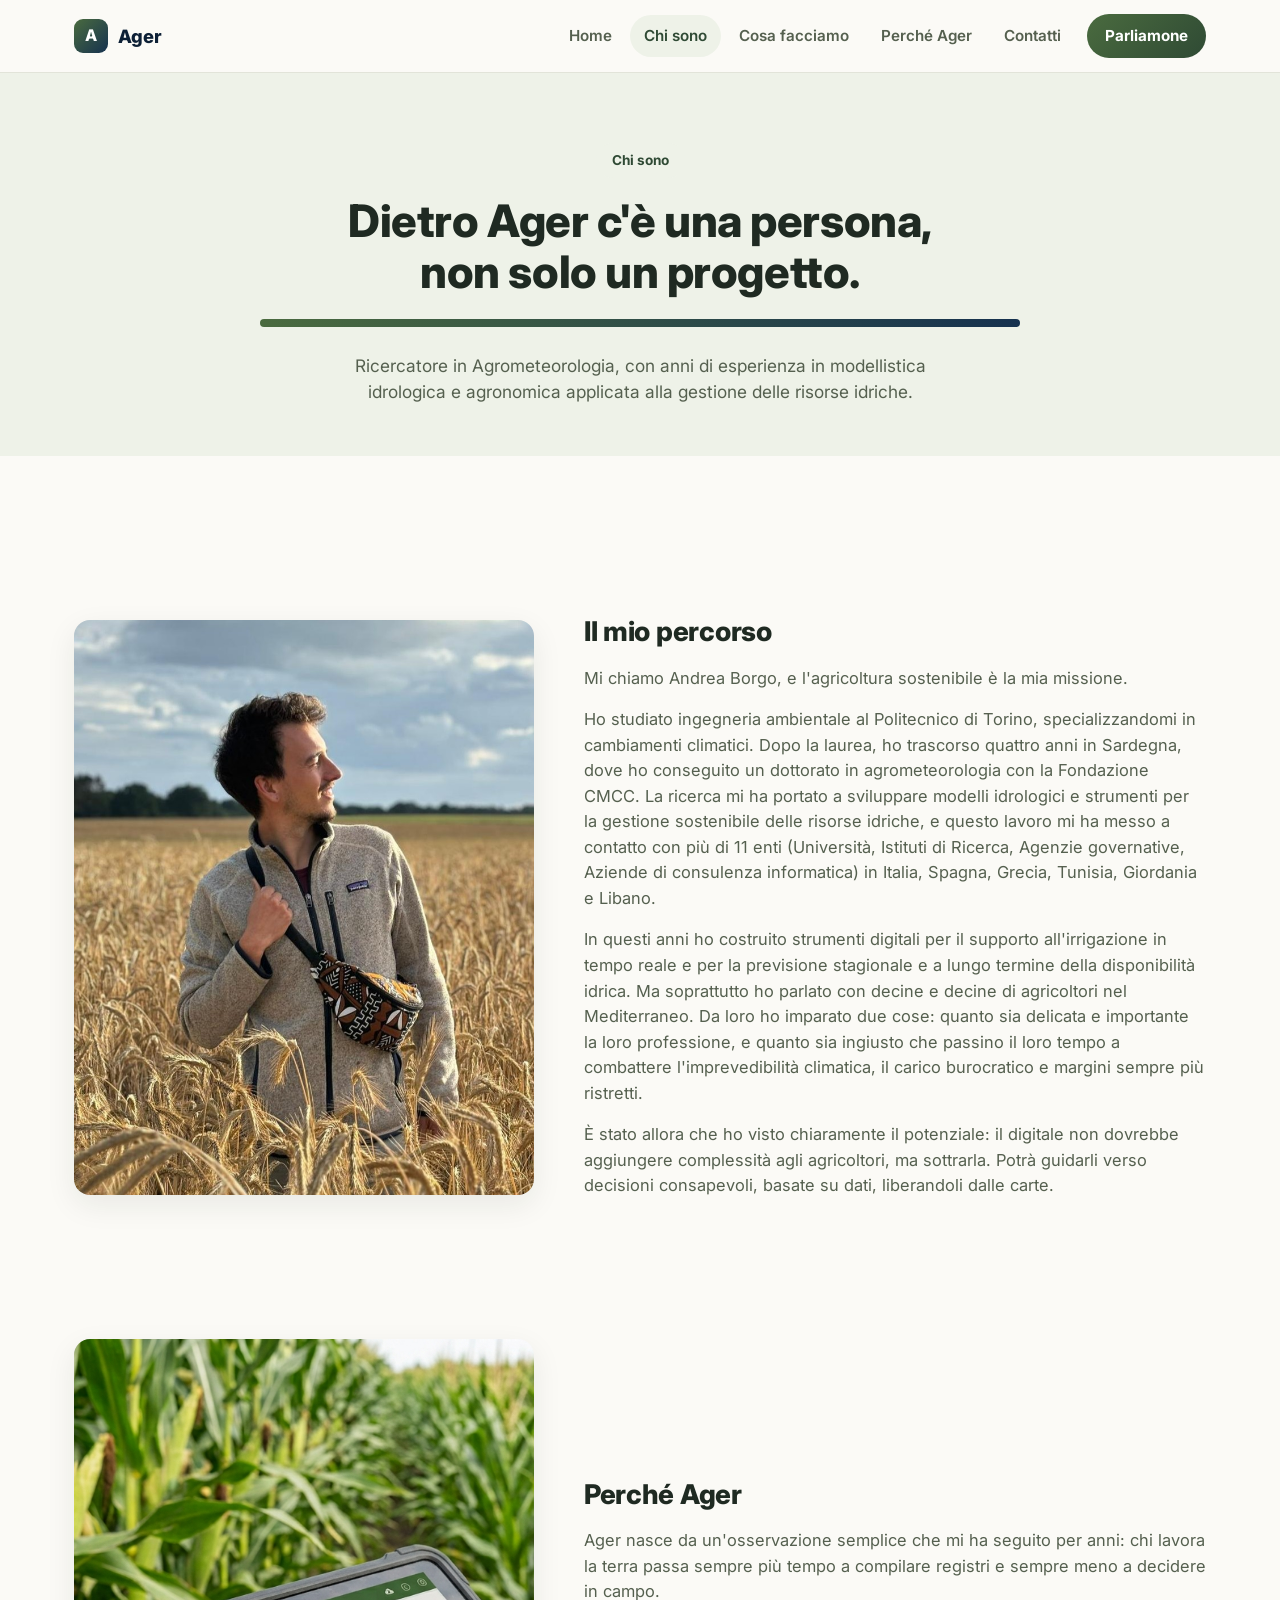
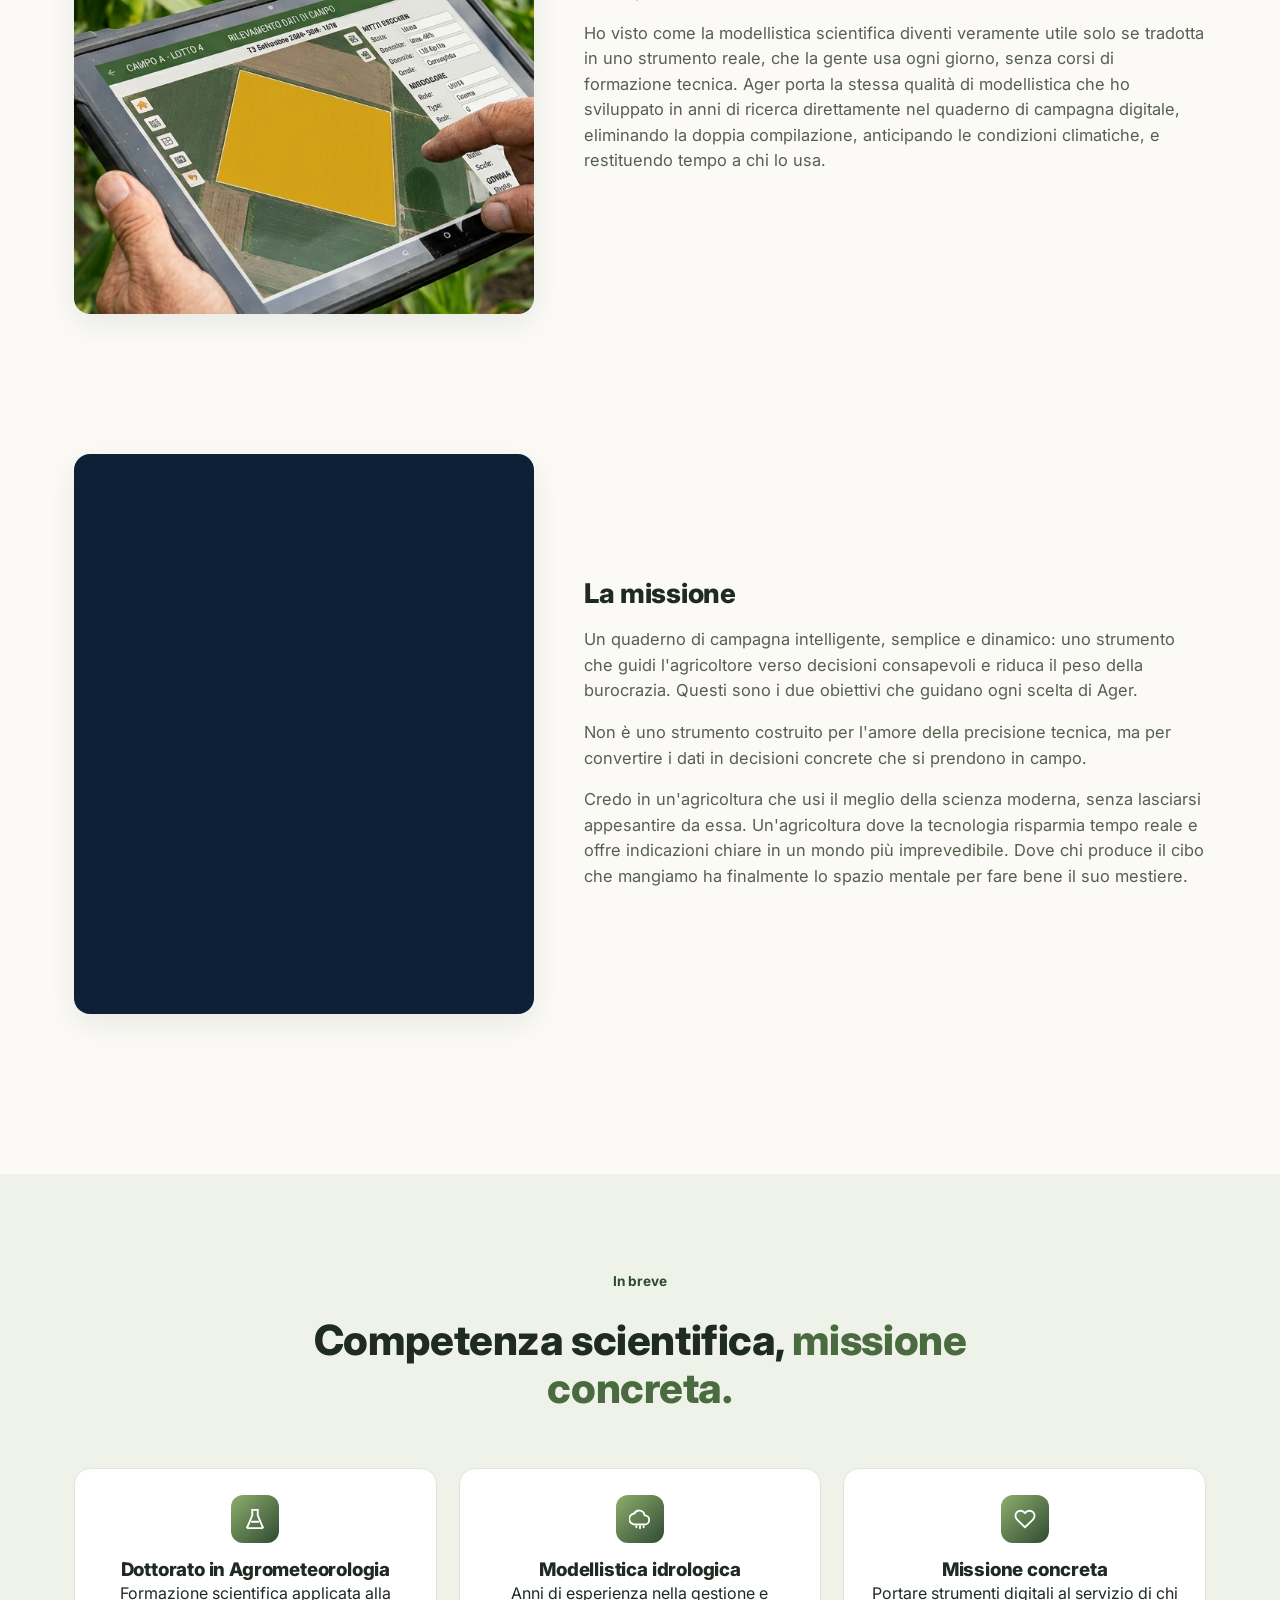
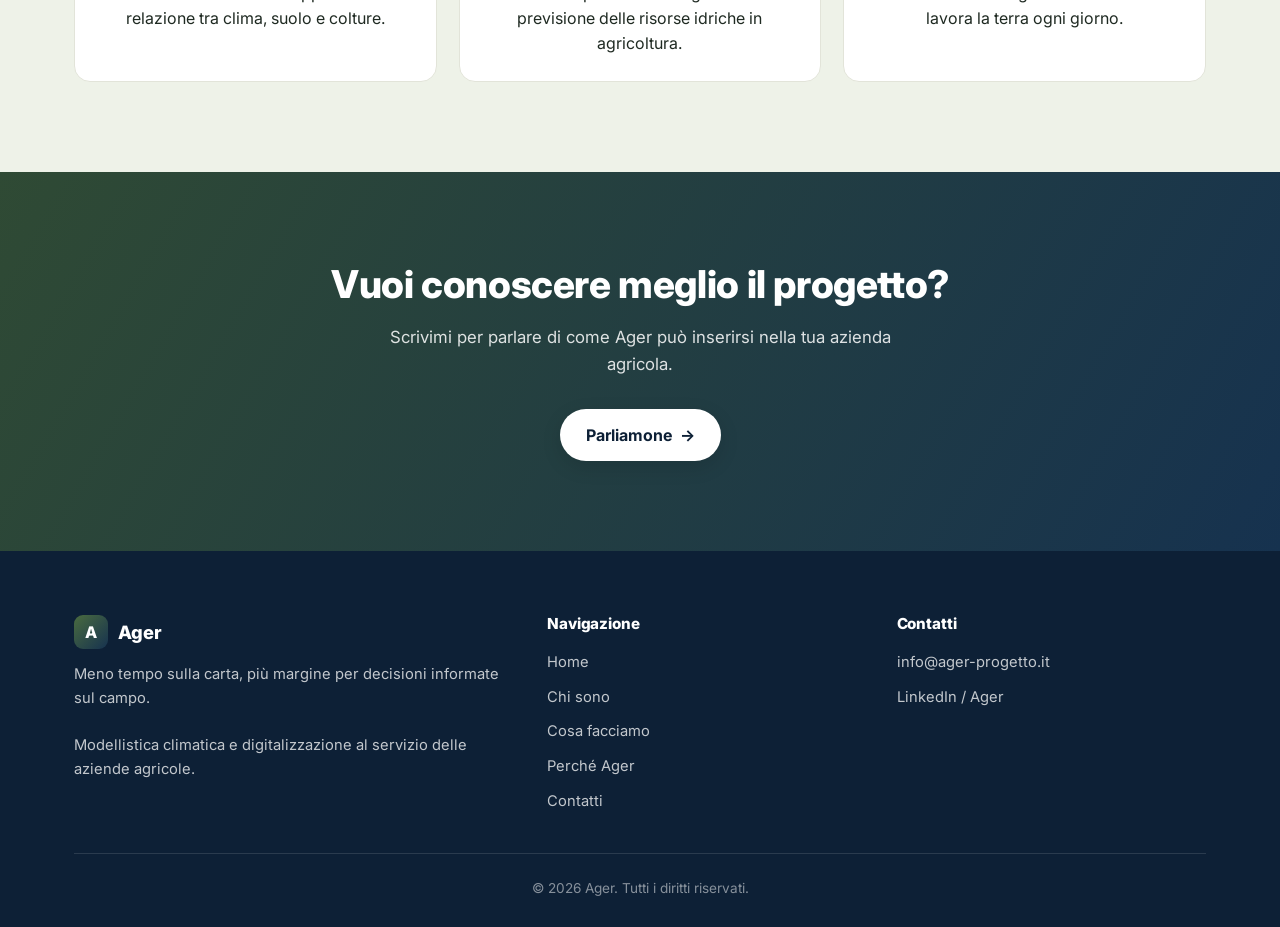
==== commit 8ab3cce1: "Video irrigatore in autoplay muto, rimossa griglia dal video home - Il video nella sezione "La missi" ====
--- a/chi-sono.html
+++ b/chi-sono.html
@@ -67,7 +67,7 @@
       </div>
 
       <div class="percorso-blocco">
-        <video controls playsinline preload="metadata" src="assets/video/IMG_8698.MP4"></video>
+        <video autoplay muted loop playsinline preload="auto" src="assets/video/IMG_8698.MP4"></video>
         <div>
           <h2>La missione</h2>
           <p>Un quaderno di campagna intelligente, semplice e dinamico: uno strumento che guidi l'agricoltore verso decisioni consapevoli e riduca il peso della burocrazia. Questi sono i due obiettivi che guidano ogni scelta di Ager.</p>
--- a/css/style.css
+++ b/css/style.css
@@ -241,17 +241,6 @@
     linear-gradient(100deg, rgba(13,32,54,0.55) 0%, rgba(13,32,54,0.05) 55%);
 }
 
-.hero-grid-overlay {
-  position: absolute;
-  inset: 0;
-  opacity: 0.18;
-  background-image:
-    linear-gradient(rgba(143, 199, 235, 0.6) 1px, transparent 1px),
-    linear-gradient(90deg, rgba(143, 199, 235, 0.6) 1px, transparent 1px);
-  background-size: 48px 48px;
-  mix-blend-mode: screen;
-}
-
 .hero-fade {
   position: absolute;
   left: 0;
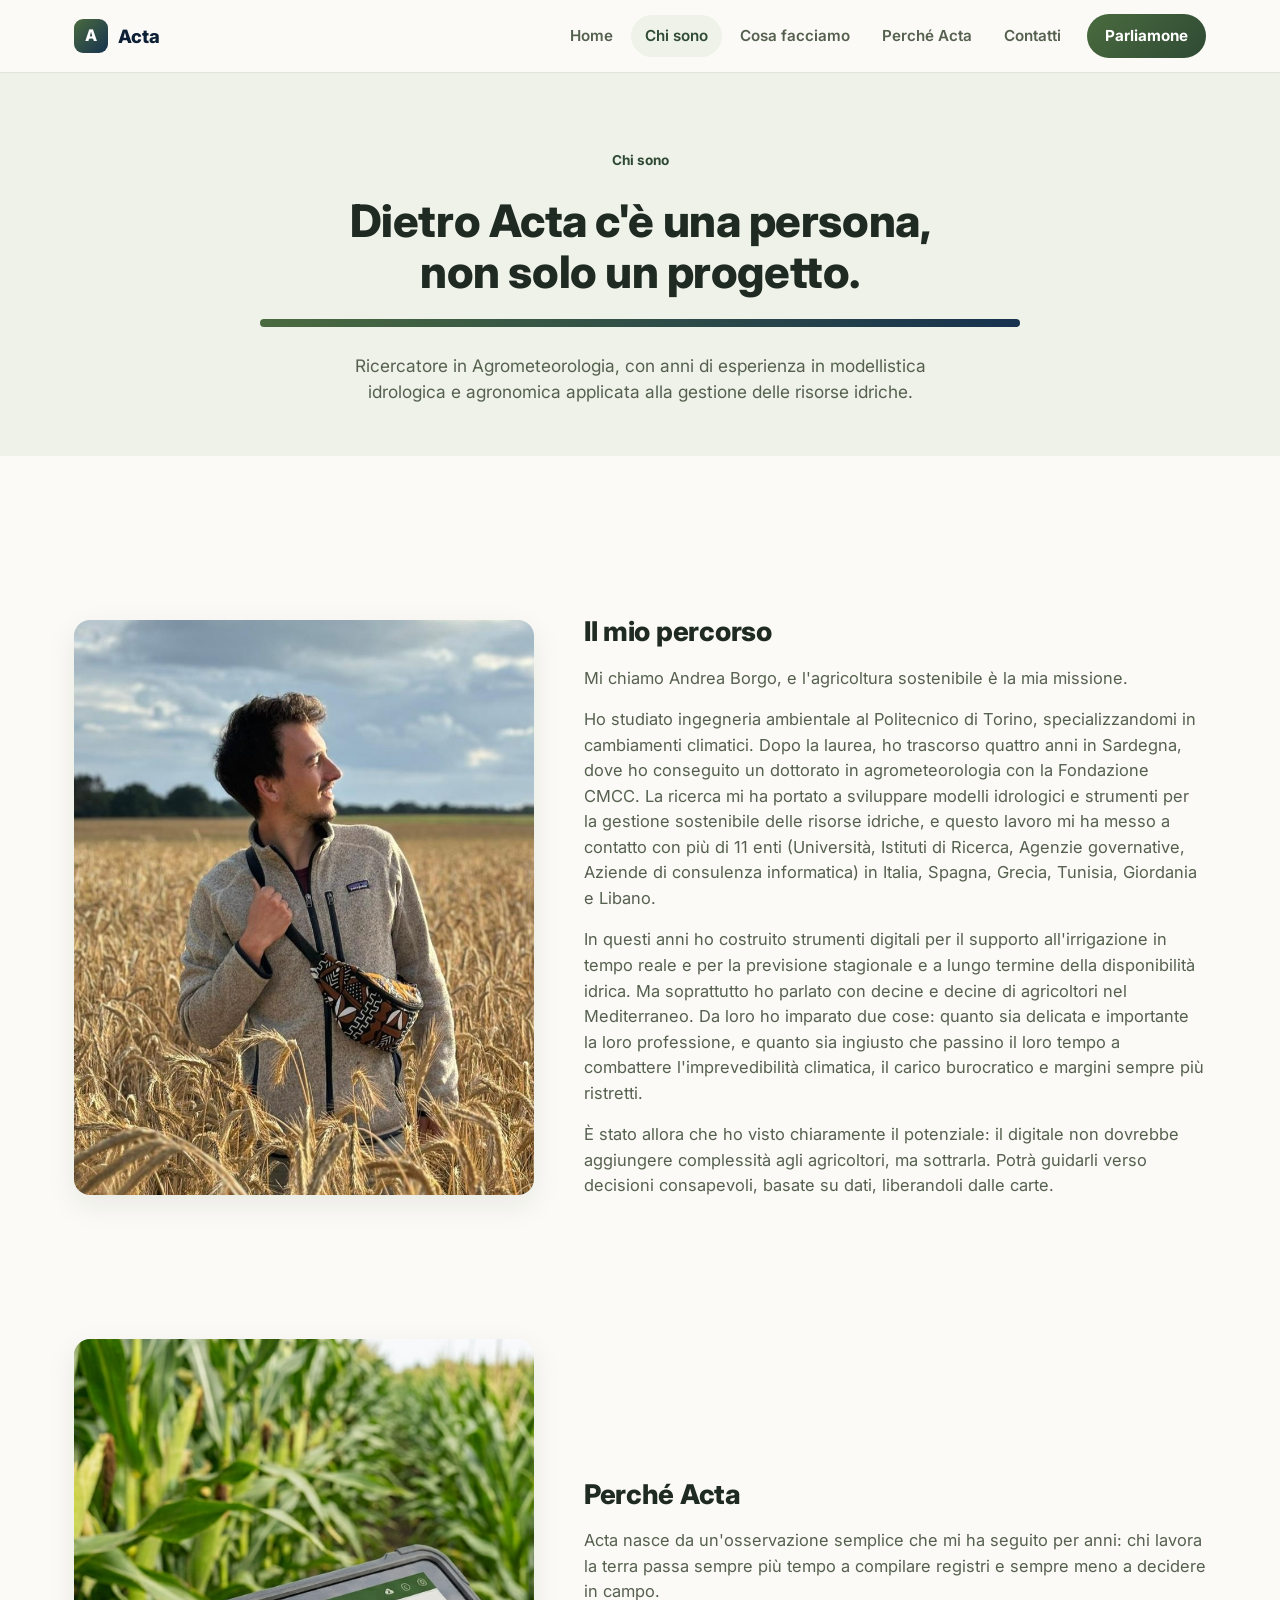
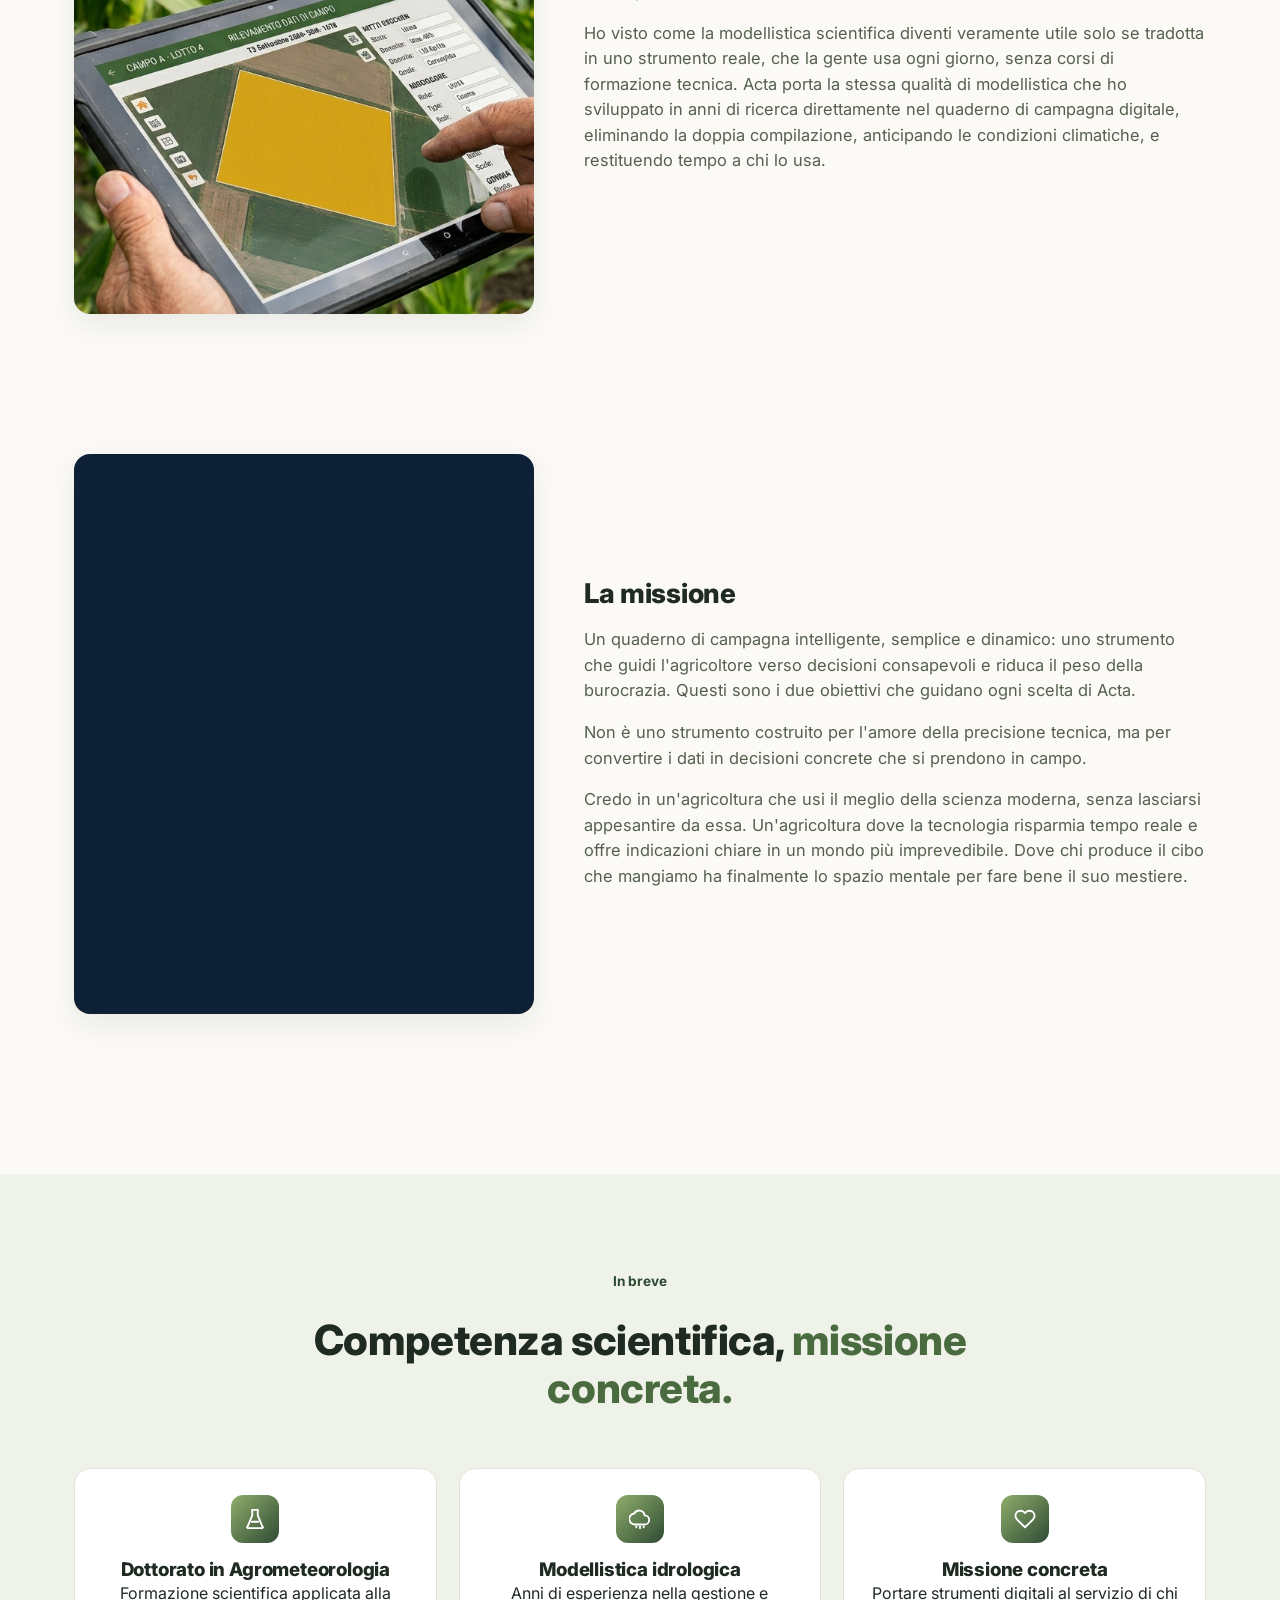
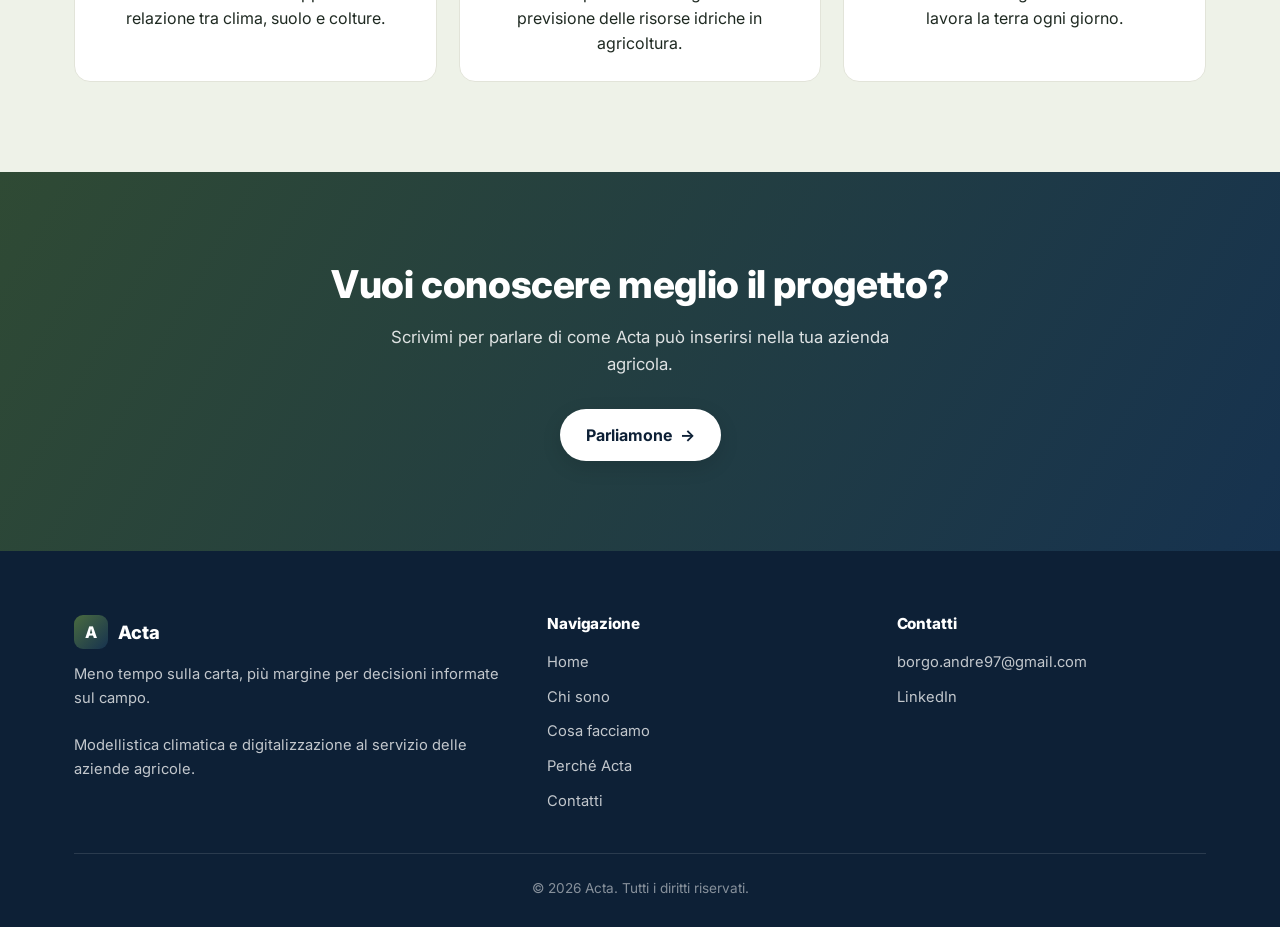
==== commit 6736f413: "Rinomina il brand da Ager ad Acta e aggiorna i contatti reali - Sostituisce tutte le occorrenze di "" ====
--- a/chi-sono.html
+++ b/chi-sono.html
@@ -3,7 +3,7 @@
 <head>
 <meta charset="UTF-8">
 <meta name="viewport" content="width=device-width, initial-scale=1.0">
-<title>Chi sono — Ager</title>
+<title>Chi sono — Acta</title>
 <meta name="description" content="Ricercatore in Agrometeorologia, con anni di esperienza in modellistica idrologica e agronomica applicata alla gestione delle risorse idriche.">
 <link rel="preconnect" href="https://fonts.googleapis.com">
 <link href="https://fonts.googleapis.com/css2?family=Inter:wght@400;500;600;700;800&display=swap" rel="stylesheet">
@@ -15,14 +15,14 @@
   <div class="nav-wrap">
     <a href="index.html" class="brand">
       <span class="brand-mark">A</span>
-      Ager
+      Acta
     </a>
     <nav>
       <ul class="nav-links">
         <li><a href="index.html">Home</a></li>
         <li><a href="chi-sono.html" class="active">Chi sono</a></li>
         <li><a href="cosa-facciamo.html">Cosa facciamo</a></li>
-        <li><a href="perche-ager.html">Perché Ager</a></li>
+        <li><a href="perche-ager.html">Perché Acta</a></li>
         <li><a href="contatti.html">Contatti</a></li>
         <li><a href="contatti.html" class="nav-cta">Parliamone</a></li>
       </ul>
@@ -38,7 +38,7 @@
   <section class="about-hero">
     <div class="container">
       <span class="pill">Chi sono</span>
-      <h1>Dietro Ager c'è una persona,<br>non solo un progetto.</h1>
+      <h1>Dietro Acta c'è una persona,<br>non solo un progetto.</h1>
       <div class="about-bar"></div>
       <p class="lead">Ricercatore in Agrometeorologia, con anni di esperienza in modellistica idrologica e agronomica applicata alla gestione delle risorse idriche.</p>
     </div>
@@ -47,7 +47,7 @@
   <section>
     <div class="container">
       <div class="percorso-blocco">
-        <img src="assets/img/andrea-grano.jpeg" alt="Andrea Borgo, fondatore di Ager, in un campo di grano">
+        <img src="assets/img/andrea-grano.jpeg" alt="Andrea Borgo, fondatore di Acta, in un campo di grano">
         <div>
           <h2>Il mio percorso</h2>
           <p>Mi chiamo Andrea Borgo, e l'agricoltura sostenibile è la mia missione.</p>
@@ -60,9 +60,9 @@
       <div class="percorso-blocco inverti">
         <img src="assets/img/tablet-mais.jpg" alt="Rilevamento dati di campo da tablet in un campo di mais">
         <div>
-          <h2>Perché Ager</h2>
-          <p>Ager nasce da un'osservazione semplice che mi ha seguito per anni: chi lavora la terra passa sempre più tempo a compilare registri e sempre meno a decidere in campo.</p>
-          <p>Ho visto come la modellistica scientifica diventi veramente utile solo se tradotta in uno strumento reale, che la gente usa ogni giorno, senza corsi di formazione tecnica. Ager porta la stessa qualità di modellistica che ho sviluppato in anni di ricerca direttamente nel quaderno di campagna digitale, eliminando la doppia compilazione, anticipando le condizioni climatiche, e restituendo tempo a chi lo usa.</p>
+          <h2>Perché Acta</h2>
+          <p>Acta nasce da un'osservazione semplice che mi ha seguito per anni: chi lavora la terra passa sempre più tempo a compilare registri e sempre meno a decidere in campo.</p>
+          <p>Ho visto come la modellistica scientifica diventi veramente utile solo se tradotta in uno strumento reale, che la gente usa ogni giorno, senza corsi di formazione tecnica. Acta porta la stessa qualità di modellistica che ho sviluppato in anni di ricerca direttamente nel quaderno di campagna digitale, eliminando la doppia compilazione, anticipando le condizioni climatiche, e restituendo tempo a chi lo usa.</p>
         </div>
       </div>
 
@@ -70,7 +70,7 @@
         <video autoplay muted loop playsinline preload="auto" src="assets/video/IMG_8698.MP4"></video>
         <div>
           <h2>La missione</h2>
-          <p>Un quaderno di campagna intelligente, semplice e dinamico: uno strumento che guidi l'agricoltore verso decisioni consapevoli e riduca il peso della burocrazia. Questi sono i due obiettivi che guidano ogni scelta di Ager.</p>
+          <p>Un quaderno di campagna intelligente, semplice e dinamico: uno strumento che guidi l'agricoltore verso decisioni consapevoli e riduca il peso della burocrazia. Questi sono i due obiettivi che guidano ogni scelta di Acta.</p>
           <p>Non è uno strumento costruito per l'amore della precisione tecnica, ma per convertire i dati in decisioni concrete che si prendono in campo.</p>
           <p>Credo in un'agricoltura che usi il meglio della scienza moderna, senza lasciarsi appesantire da essa. Un'agricoltura dove la tecnologia risparmia tempo reale e offre indicazioni chiare in un mondo più imprevedibile. Dove chi produce il cibo che mangiamo ha finalmente lo spazio mentale per fare bene il suo mestiere.</p>
         </div>
@@ -113,7 +113,7 @@
   <section class="cta-final">
     <div class="container">
       <h2>Vuoi conoscere meglio il progetto?</h2>
-      <p>Scrivimi per parlare di come Ager può inserirsi nella tua azienda agricola.</p>
+      <p>Scrivimi per parlare di come Acta può inserirsi nella tua azienda agricola.</p>
       <a href="contatti.html" class="btn btn-primario">Parliamone <span aria-hidden="true">→</span></a>
     </div>
   </section>
@@ -124,7 +124,7 @@
   <div class="container">
     <div class="footer-grid">
       <div>
-        <a href="index.html" class="brand"><span class="brand-mark">A</span> Ager</a>
+        <a href="index.html" class="brand"><span class="brand-mark">A</span> Acta</a>
         <p>Meno tempo sulla carta, più margine per decisioni informate sul campo.<br><br>Modellistica climatica e digitalizzazione al servizio delle aziende agricole.</p>
       </div>
       <div>
@@ -133,19 +133,19 @@
           <li><a href="index.html">Home</a></li>
           <li><a href="chi-sono.html">Chi sono</a></li>
           <li><a href="cosa-facciamo.html">Cosa facciamo</a></li>
-          <li><a href="perche-ager.html">Perché Ager</a></li>
+          <li><a href="perche-ager.html">Perché Acta</a></li>
           <li><a href="contatti.html">Contatti</a></li>
         </ul>
       </div>
       <div>
         <h4>Contatti</h4>
         <ul class="footer-links">
-          <li><a href="mailto:info@ager-progetto.it">info@ager-progetto.it</a></li>
-          <li><a href="#">LinkedIn / Ager</a></li>
+          <li><a href="mailto:borgo.andre97@gmail.com">borgo.andre97@gmail.com</a></li>
+          <li><a href="https://www.linkedin.com/in/andrea-borgo/" target="_blank" rel="noopener">LinkedIn</a></li>
         </ul>
       </div>
     </div>
-    <div class="footer-bottom">© 2026 Ager. Tutti i diritti riservati.</div>
+    <div class="footer-bottom">© 2026 Acta. Tutti i diritti riservati.</div>
   </div>
 </footer>
 
--- a/css/style.css
+++ b/css/style.css
@@ -1,5 +1,5 @@
 /* ===========================================================
-   Ager — foglio di stile condiviso
+   Acta — foglio di stile condiviso
    Palette: verdi terrosi/oro grano (agricoltura) + blu profondo (acqua/clima)
    =========================================================== */
 
